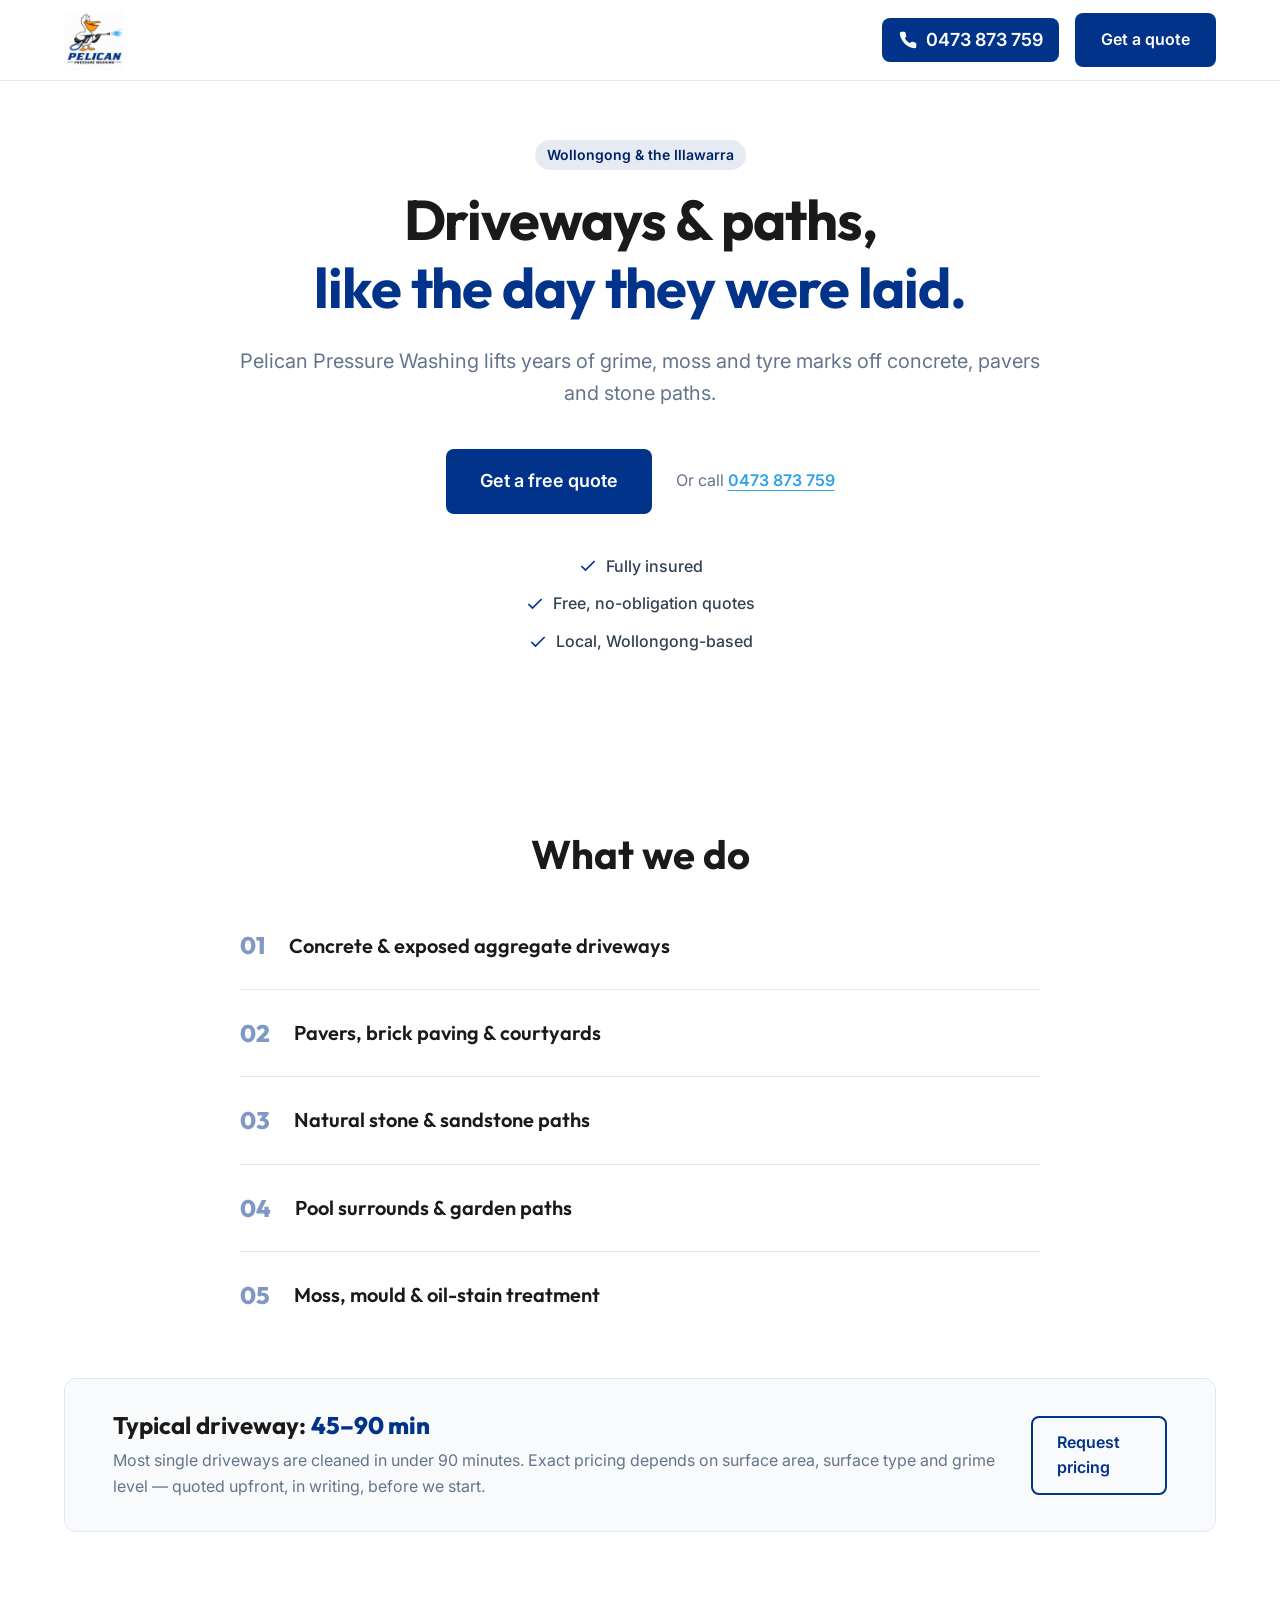
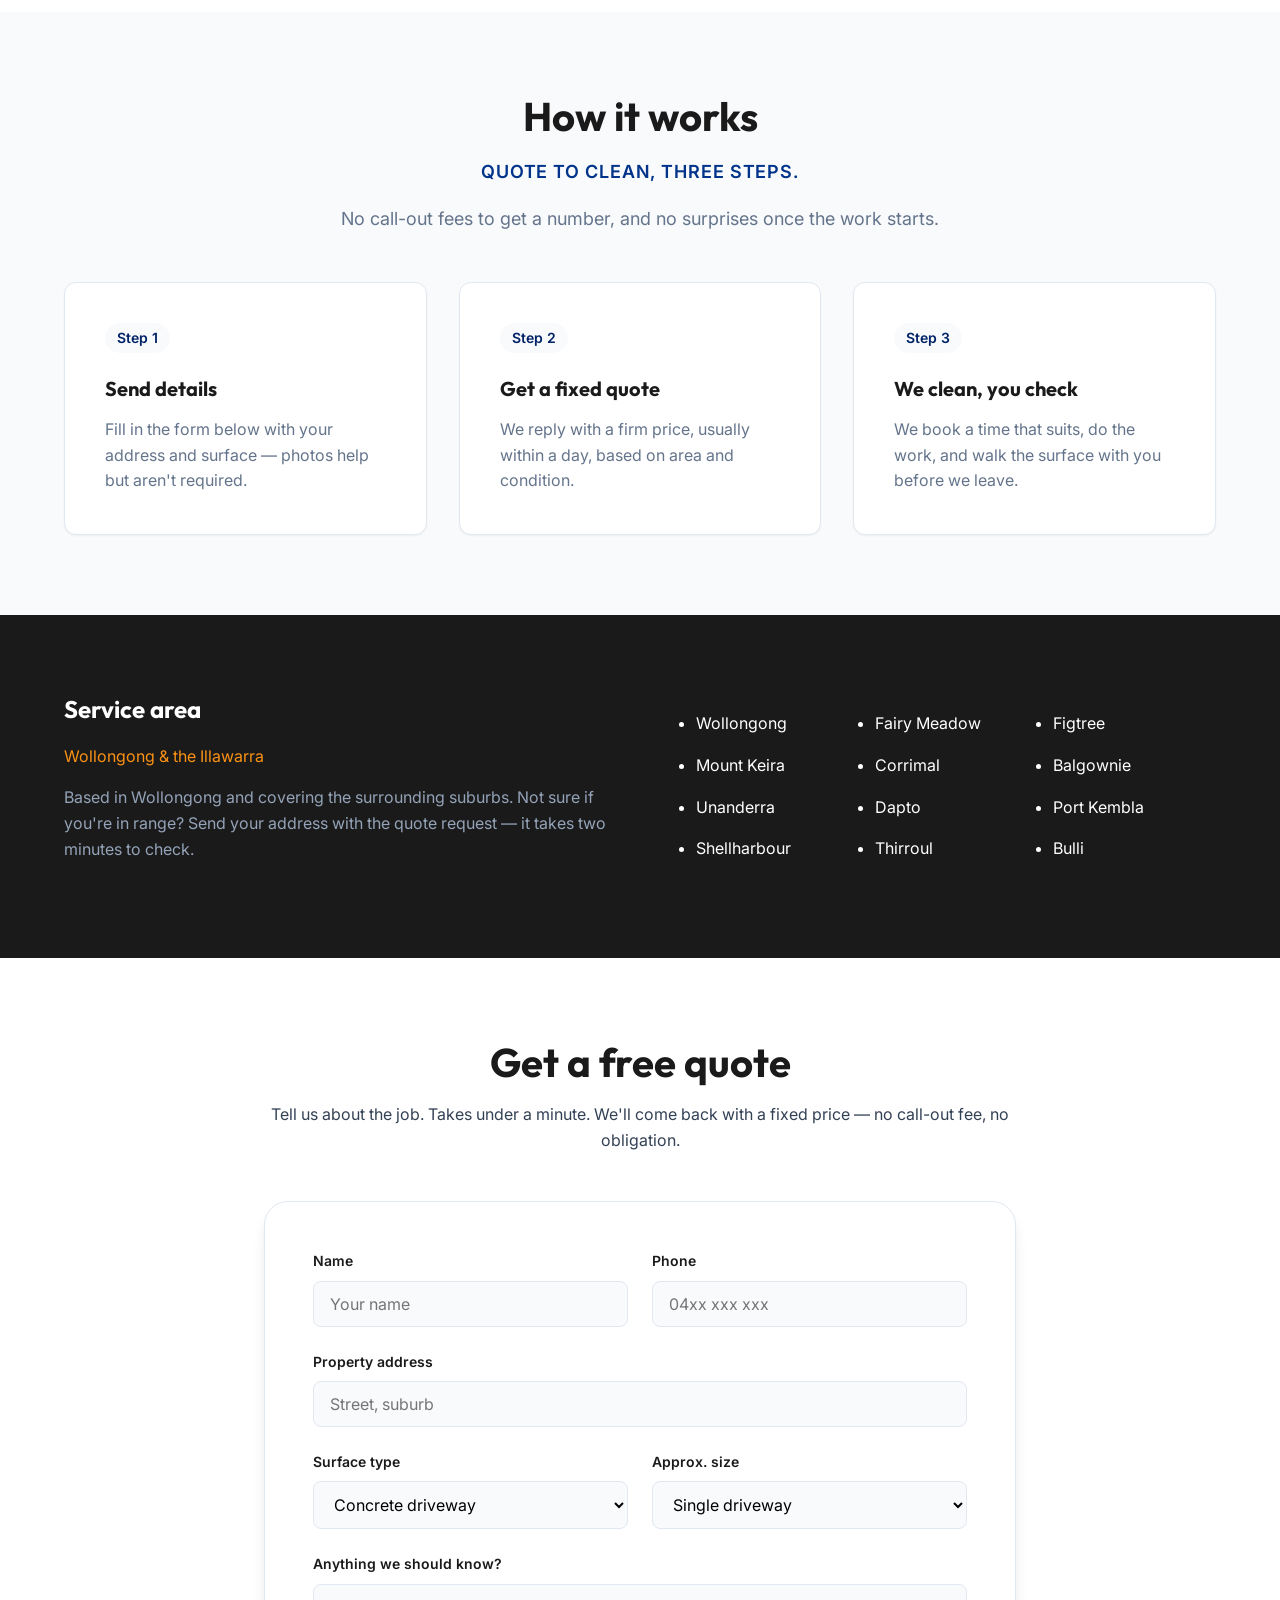
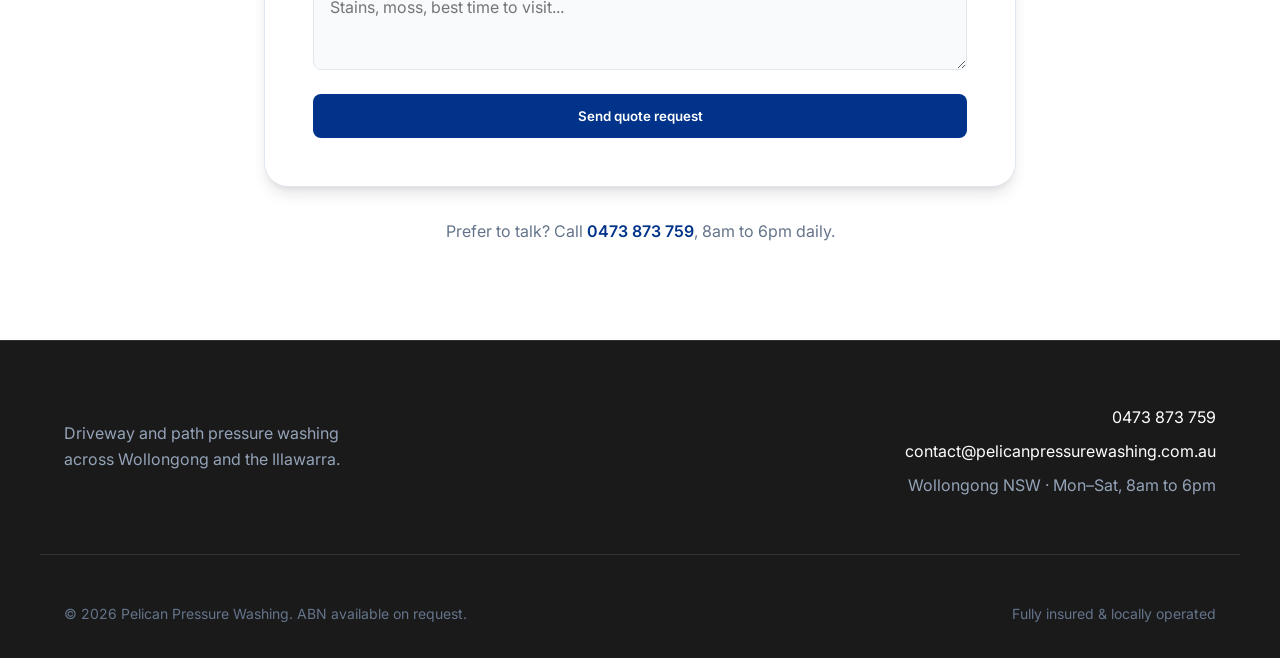
==== index.html @ e358ea98 "Update contact details and operating hours" ====
<!DOCTYPE html>
<html lang="en">
<head>
    <meta charset="UTF-8">
    <meta name="viewport" content="width=device-width, initial-scale=1.0">
    <title>Pelican Pressure Washing | Wollongong & Illawarra</title>
    <meta name="description" content="Driveway and path pressure washing across Wollongong and the Illawarra. Hot and cold pressure washing for concrete, pavers, brick and natural stone.">
    <link rel="preconnect" href="https://fonts.googleapis.com">
    <link rel="preconnect" href="https://fonts.gstatic.com" crossorigin>
    <link href="https://fonts.googleapis.com/css2?family=Outfit:wght@300;400;600;800&family=Inter:wght@400;500;600&display=swap" rel="stylesheet">
    <link rel="stylesheet" href="style.css">
</head>
<body>
    <header class="site-header">
        <div class="container header-inner">
            <div class="logo">
                <img src="assets/logo.jpg" alt="Pelican Pressure Washing Logo" class="logo-img">
            </div>
            <div class="header-actions">
                <a href="tel:0473873759" class="header-phone">
                    <svg width="20" height="20" viewBox="0 0 24 24" fill="currentColor" stroke="none" class="phone-icon"><path d="M22 16.92v3a2 2 0 0 1-2.18 2 19.79 19.79 0 0 1-8.63-3.07 19.5 19.5 0 0 1-6-6 19.79 19.79 0 0 1-3.07-8.67A2 2 0 0 1 4.11 2h3a2 2 0 0 1 2 1.72 12.84 12.84 0 0 0 .7 2.81 2 2 0 0 1-.45 2.11L8.09 9.91a16 16 0 0 0 6 6l1.27-1.27a2 2 0 0 1 2.11-.45 12.84 12.84 0 0 0 2.81.7A2 2 0 0 1 22 16.92z"></path></svg>
                    0473 873 759
                </a>
                <a href="#quote" class="btn btn-primary desktop-only">Get a quote</a>
            </div>
        </div>
    </header>

    <main>
        <!-- Hero Section -->
        <section class="hero" id="home">
            <div class="container hero-content">
                <div class="hero-text">
                    <span class="badge">Wollongong & the Illawarra</span>
                    <h1>Driveways & paths, <br><span class="highlight">like the day they were laid.</span></h1>
                    <p class="lead">Pelican Pressure Washing lifts years of grime, moss and tyre marks off concrete, pavers and stone paths.</p>
                    <div class="hero-actions">
                        <a href="#quote" class="btn btn-primary btn-large">Get a free quote</a>
                        <span class="or-call">Or call <a href="tel:0473873759" class="phone-link">0473 873 759</a></span>
                    </div>
                    <ul class="trust-marks">
                        <li><svg width="20" height="20" viewBox="0 0 24 24" fill="none" stroke="currentColor" stroke-width="2"><polyline points="20 6 9 17 4 12"></polyline></svg> Fully insured</li>
                        <li><svg width="20" height="20" viewBox="0 0 24 24" fill="none" stroke="currentColor" stroke-width="2"><polyline points="20 6 9 17 4 12"></polyline></svg> Free, no-obligation quotes</li>
                        <li><svg width="20" height="20" viewBox="0 0 24 24" fill="none" stroke="currentColor" stroke-width="2"><polyline points="20 6 9 17 4 12"></polyline></svg> Local, Wollongong-based</li>
                    </ul>
                </div>
            </div>
        </section>

        <!-- Services Section -->
        <section class="services" id="services">
            <div class="container">
                <div class="section-header">
                    <h2>What we do</h2>
                </div>

                <div class="services-grid">
                    <ul class="service-list">
                        <li>
                            <span class="num">01</span>
                            <h4>Concrete & exposed aggregate driveways</h4>
                        </li>
                        <li>
                            <span class="num">02</span>
                            <h4>Pavers, brick paving & courtyards</h4>
                        </li>
                        <li>
                            <span class="num">03</span>
                            <h4>Natural stone & sandstone paths</h4>
                        </li>
                        <li>
                            <span class="num">04</span>
                            <h4>Pool surrounds & garden paths</h4>
                        </li>
                        <li>
                            <span class="num">05</span>
                            <h4>Moss, mould & oil-stain treatment</h4>
                        </li>
                    </ul>
                </div>
                
                <div class="pricing-banner">
                    <div class="banner-content">
                        <h3>Typical driveway: <span class="highlight-text">45–90 min</span></h3>
                        <p>Most single driveways are cleaned in under 90 minutes. Exact pricing depends on surface area, surface type and grime level — quoted upfront, in writing, before we start.</p>
                    </div>
                    <a href="#quote" class="btn btn-secondary">Request pricing</a>
                </div>
            </div>
        </section>

        <!-- Process Section -->
        <section class="process" id="process">
            <div class="container">
                <div class="section-header center">
                    <h2>How it works</h2>
                    <p class="subtitle">Quote to clean, three steps.</p>
                    <p class="desc">No call-out fees to get a number, and no surprises once the work starts.</p>
                </div>

                <div class="steps-grid">
                    <div class="step-card">
                        <div class="step-num">Step 1</div>
                        <h3>Send details</h3>
                        <p>Fill in the form below with your address and surface — photos help but aren't required.</p>
                    </div>
                    <div class="step-card">
                        <div class="step-num">Step 2</div>
                        <h3>Get a fixed quote</h3>
                        <p>We reply with a firm price, usually within a day, based on area and condition.</p>
                    </div>
                    <div class="step-card">
                        <div class="step-num">Step 3</div>
                        <h3>We clean, you check</h3>
                        <p>We book a time that suits, do the work, and walk the surface with you before we leave.</p>
                    </div>
                </div>
            </div>
        </section>

        <!-- Service Area -->
        <section class="service-area" id="area">
            <div class="container area-inner">
                <div class="area-content">
                    <h2>Service area</h2>
                    <p class="subtitle">Wollongong & the Illawarra</p>
                    <p class="desc">Based in Wollongong and covering the surrounding suburbs. Not sure if you're in range? Send your address with the quote request — it takes two minutes to check.</p>
                </div>
                <ul class="suburbs-list">
                    <li>Wollongong</li>
                    <li>Fairy Meadow</li>
                    <li>Figtree</li>
                    <li>Mount Keira</li>
                    <li>Corrimal</li>
                    <li>Balgownie</li>
                    <li>Unanderra</li>
                    <li>Dapto</li>
                    <li>Port Kembla</li>
                    <li>Shellharbour</li>
                    <li>Thirroul</li>
                    <li>Bulli</li>
                </ul>
            </div>
        </section>

        <!-- Quote Form Section -->
        <section class="quote-section" id="quote">
            <div class="container quote-container">
                <div class="quote-header">
                    <h2>Get a free quote</h2>
                    <p class="desc">Tell us about the job. Takes under a minute. We'll come back with a fixed price — no call-out fee, no obligation.</p>
                </div>
                
                <form class="quote-form" id="contactForm">
                    <div class="form-group">
                        <label for="name">Name</label>
                        <input type="text" id="name" name="name" placeholder="Your name" required>
                    </div>
                    <div class="form-group">
                        <label for="phone">Phone</label>
                        <input type="tel" id="phone" name="phone" placeholder="04xx xxx xxx" required>
                    </div>
                    <div class="form-group full-width">
                        <label for="address">Property address</label>
                        <input type="text" id="address" name="address" placeholder="Street, suburb" required>
                    </div>
                    <div class="form-row full-width">
                        <div class="form-group half">
                            <label for="surface">Surface type</label>
                            <select id="surface" name="surface">
                                <option value="concrete">Concrete driveway</option>
                                <option value="pavers">Pavers / Brick</option>
                                <option value="stone">Natural Stone</option>
                                <option value="exposed">Exposed Aggregate</option>
                                <option value="other">Other / Not sure</option>
                            </select>
                        </div>
                        <div class="form-group half">
                            <label for="size">Approx. size</label>
                            <select id="size" name="size">
                                <option value="single">Single driveway</option>
                                <option value="double">Double driveway</option>
                                <option value="path">Path/Walkway</option>
                                <option value="large">Large area (Courtyard/Pool)</option>
                            </select>
                        </div>
                    </div>
                    <div class="form-group full-width">
                        <label for="notes">Anything we should know?</label>
                        <textarea id="notes" name="notes" placeholder="Stains, moss, best time to visit..." rows="3"></textarea>
                    </div>
                    <div class="form-submit full-width">
                        <button type="submit" class="btn btn-primary btn-block">Send quote request</button>
                    </div>
                </form>
                
                <div class="contact-alternative">
                    <p>Prefer to talk? Call <a href="tel:0473873759">0473 873 759</a>, 8am to 6pm daily.</p>
                </div>
            </div>
        </section>
    </main>

    <footer class="site-footer">
        <div class="container footer-inner">
            <div class="footer-brand">
                <p>Driveway and path pressure washing across Wollongong and the Illawarra.</p>
            </div>
            <div class="footer-contact">
                <p><a href="tel:0473873759">0473 873 759</a></p>
                <p><a href="mailto:contact@pelicanpressurewashing.com.au">contact@pelicanpressurewashing.com.au</a></p>
                <p>Wollongong NSW · Mon–Sat, 8am to 6pm</p>
            </div>
        </div>
        <div class="container footer-bottom">
            <p>&copy; 2026 Pelican Pressure Washing. ABN available on request.</p>
            <p>Fully insured & locally operated</p>
        </div>
    </footer>

    <script src="main.js"></script>
</body>
</html>
---- style.css ----
:root {
    /* Color Palette matching Pelican Logo */
    --clr-bg: #f8fafc;
    --clr-bg-alt: #ffffff;
    --clr-primary: #01338a; /* Deep Navy Blue from "PELICAN" */
    --clr-primary-dark: #002266;
    --clr-secondary: #1a1a1a; /* Dark Grey/Black from text */
    --clr-accent: #fb9214; /* Orange from beak/feet */
    --clr-highlight: #2fa1e7; /* Bright blue from water/hose */
    
    --clr-text: #334155;
    --clr-text-heading: #1a1a1a;
    --clr-text-light: #64748b;
    --clr-white: #ffffff;
    --clr-border: #e2e8f0;
    
    /* Typography */
    --font-heading: 'Outfit', sans-serif;
    --font-body: 'Inter', sans-serif;
    
    /* Effects */
    --shadow-sm: 0 1px 2px 0 rgb(0 0 0 / 0.05);
    --shadow-md: 0 4px 6px -1px rgb(0 0 0 / 0.1), 0 2px 4px -2px rgb(0 0 0 / 0.1);
    --shadow-lg: 0 10px 15px -3px rgb(0 0 0 / 0.1), 0 4px 6px -4px rgb(0 0 0 / 0.1);
    --shadow-xl: 0 20px 25px -5px rgb(0 0 0 / 0.1), 0 8px 10px -6px rgb(0 0 0 / 0.1);
    --radius-md: 8px;
    --radius-lg: 12px;
    --radius-xl: 24px;
    
    /* Layout */
    --container-width: 1200px;
    --section-padding: 5rem 1.5rem;
}

*, *::before, *::after {
    box-sizing: border-box;
}

html {
    scroll-behavior: smooth;
    font-size: 16px;
}

body {
    margin: 0;
    padding: 0;
    font-family: var(--font-body);
    color: var(--clr-text);
    background-color: var(--clr-bg);
    line-height: 1.6;
    overflow-x: hidden;
}

h1, h2, h3, h4, h5, h6 {
    font-family: var(--font-heading);
    color: var(--clr-text-heading);
    margin-top: 0;
    line-height: 1.2;
}

a {
    color: var(--clr-primary);
    text-decoration: none;
    transition: color 0.2s ease;
}

a:hover {
    color: var(--clr-primary-dark);
}

.container {
    max-width: var(--container-width);
    margin: 0 auto;
    padding: 0 1.5rem;
}

/* Utilities */
.highlight {
    color: var(--clr-primary);
}

.highlight-text {
    color: var(--clr-primary);
    font-weight: 800;
}

/* Buttons */
.btn {
    display: inline-flex;
    align-items: center;
    justify-content: center;
    padding: 0.75rem 1.5rem;
    border-radius: var(--radius-md);
    font-weight: 600;
    font-family: var(--font-body);
    cursor: pointer;
    transition: all 0.2s ease;
    border: 2px solid transparent;
}

.btn-primary {
    background-color: var(--clr-primary);
    color: var(--clr-white);
}

.btn-primary:hover {
    background-color: var(--clr-primary-dark);
    color: var(--clr-white);
    transform: translateY(-2px);
    box-shadow: var(--shadow-md);
}

.btn-secondary {
    background-color: transparent;
    border-color: var(--clr-primary);
    color: var(--clr-primary);
}

.btn-secondary:hover {
    background-color: var(--clr-primary);
    color: var(--clr-white);
}

.btn-large {
    padding: 1rem 2rem;
    font-size: 1.125rem;
}

.btn-block {
    width: 100%;
}

/* Header */
.site-header {
    background-color: rgba(255, 255, 255, 0.9);
    backdrop-filter: blur(10px);
    -webkit-backdrop-filter: blur(10px);
    position: fixed;
    top: 0;
    left: 0;
    width: 100%;
    z-index: 100;
    border-bottom: 1px solid var(--clr-border);
    transition: all 0.3s ease;
}

.header-inner {
    display: flex;
    justify-content: space-between;
    align-items: center;
    height: 80px;
}

.logo {
    display: flex;
    align-items: center;
}

.logo-img {
    height: 60px; /* Adjust height to fit within header */
    width: auto;
    object-fit: contain;
}

.header-actions {
    display: flex;
    align-items: center;
    gap: 1rem;
}

.header-phone {
    display: flex;
    align-items: center;
    gap: 0.5rem;
    background-color: var(--clr-primary);
    color: var(--clr-white);
    padding: 0.5rem 1rem;
    border-radius: var(--radius-md);
    font-weight: 600;
    font-size: 1.125rem;
    transition: background-color 0.2s ease;
}

.header-phone:hover {
    background-color: var(--clr-primary-dark);
    color: var(--clr-white);
}

.phone-icon {
    flex-shrink: 0;
}

/* Hero Section */
.hero {
    padding-top: 140px;
    padding-bottom: 6rem;
    background-color: var(--clr-bg-alt); /* Solid white background */
    position: relative;
    overflow: hidden;
}

.hero-content {
    display: grid;
    grid-template-columns: 1fr;
    gap: 4rem;
    align-items: center;
    position: relative;
    z-index: 1;
    text-align: center;
}

.hero-text .badge {
    display: inline-block;
    padding: 0.25rem 0.75rem;
    background-color: rgba(1, 51, 138, 0.1);
    color: var(--clr-primary-dark);
    border-radius: 999px;
    font-size: 0.875rem;
    font-weight: 600;
    margin-bottom: 1rem;
}

.hero-text h1 {
    font-size: 3.5rem;
    margin-bottom: 1.5rem;
    letter-spacing: -0.02em;
}

.hero-text .lead {
    font-size: 1.25rem;
    color: var(--clr-text-light);
    margin: 0 auto 2.5rem;
    max-width: 800px;
}

.hero-actions {
    display: flex;
    align-items: center;
    justify-content: center;
    gap: 1.5rem;
    margin-bottom: 2.5rem;
}

.or-call {
    color: var(--clr-text-light);
}

.phone-link {
    font-weight: 600;
    color: var(--clr-highlight);
    text-decoration: underline;
    text-underline-offset: 4px;
}

.trust-marks {
    list-style: none;
    padding: 0;
    margin: 0;
    display: flex;
    flex-direction: column;
    align-items: center;
    gap: 0.75rem;
}

.trust-marks li {
    display: flex;
    align-items: center;
    gap: 0.5rem;
    font-weight: 500;
}

.trust-marks svg {
    color: var(--clr-primary);
}

/* Slider */
.hero-slider-container {
    background: var(--clr-white);
    padding: 1.5rem;
    border-radius: var(--radius-xl);
    box-shadow: var(--shadow-xl);
    transform: perspective(1000px) rotateY(-5deg) rotateX(5deg);
    transition: transform 0.5s ease;
}

.hero-slider-container:hover {
    transform: perspective(1000px) rotateY(0deg) rotateX(0deg);
}

.slider-caption {
    font-size: 0.875rem;
    color: var(--clr-text-light);
    margin-bottom: 1rem;
    margin-top: 0;
}

.image-comparison {
    position: relative;
    width: 100%;
    aspect-ratio: 4/3;
    overflow: hidden;
    border-radius: var(--radius-lg);
    cursor: ew-resize;
}

.image-comparison img {
    width: 100%;
    height: 100%;
    object-fit: cover;
    display: block;
    user-select: none;
    -webkit-user-drag: none;
}

.image-after {
    position: absolute;
    top: 0;
    left: 0;
    width: 100%;
    height: 100%;
}

.image-before-wrapper {
    position: absolute;
    top: 0;
    left: 0;
    width: 50%;
    height: 100%;
    overflow: hidden;
    border-right: 3px solid var(--clr-white);
}

.image-before {
    width: calc(100% * (100 / 50)); /* dynamically updated by JS, but this is a fallback for 50% */
    max-width: none;
}

.slider-handle {
    position: absolute;
    top: 50%;
    left: 50%;
    transform: translate(-50%, -50%);
    width: 36px;
    height: 36px;
    background-color: var(--clr-white);
    border-radius: 50%;
    box-shadow: 0 0 10px rgba(0,0,0,0.3);
    display: flex;
    align-items: center;
    justify-content: center;
    z-index: 10;
    pointer-events: none;
}

.slider-arrow {
    border: solid var(--clr-primary);
    border-width: 0 2px 2px 0;
    display: inline-block;
    padding: 3px;
}

.slider-arrow.left {
    transform: rotate(135deg);
    margin-right: 2px;
}

.slider-arrow.right {
    transform: rotate(-45deg);
    margin-left: 2px;
}

/* Sections Base */
.section-header {
    margin: 0 auto 3rem;
    max-width: 800px;
    text-align: center;
}

.section-header.center {
    margin: 0 auto 3rem;
    text-align: center;
}

.section-header h2 {
    font-size: 2.5rem;
    margin-bottom: 0.5rem;
}

.section-header .subtitle {
    color: var(--clr-primary);
    font-weight: 600;
    font-size: 1.125rem;
    margin-bottom: 1rem;
    text-transform: uppercase;
    letter-spacing: 0.05em;
}

.section-header .desc {
    font-size: 1.125rem;
    color: var(--clr-text-light);
}

/* Services */
.services {
    padding: var(--section-padding);
    background-color: var(--clr-bg-alt);
}

.services-grid {
    display: grid;
    grid-template-columns: 1fr;
    gap: 3rem;
    align-items: center;
    max-width: 800px;
    margin: 0 auto;
}

.highlight-card {
    background: linear-gradient(135deg, var(--clr-secondary) 0%, #1e293b 100%);
    color: var(--clr-white);
    padding: 3rem;
    border-radius: var(--radius-xl);
    box-shadow: var(--shadow-xl);
}

.highlight-card h3 {
    color: var(--clr-white);
    font-size: 2rem;
    margin-bottom: 1.5rem;
}

.highlight-card p {
    font-size: 1.125rem;
    color: #cbd5e1;
}

.service-list {
    list-style: none;
    padding: 0;
    margin: 0;
    display: flex;
    flex-direction: column;
    gap: 1.5rem;
}

.service-list li {
    display: flex;
    align-items: center;
    gap: 1.5rem;
    padding-bottom: 1.5rem;
    border-bottom: 1px solid var(--clr-border);
}

.service-list li:last-child {
    border-bottom: none;
    padding-bottom: 0;
}

.service-list .num {
    font-family: var(--font-heading);
    font-size: 1.5rem;
    font-weight: 800;
    color: var(--clr-primary);
    opacity: 0.5;
}

.service-list h4 {
    margin: 0;
    font-size: 1.25rem;
    font-weight: 600;
}

.pricing-banner {
    margin-top: 4rem;
    background-color: var(--clr-bg);
    border: 1px solid var(--clr-border);
    border-radius: var(--radius-lg);
    padding: 2rem 3rem;
    display: flex;
    justify-content: space-between;
    align-items: center;
    gap: 2rem;
}

.pricing-banner h3 {
    margin-bottom: 0.5rem;
    font-size: 1.5rem;
}

.pricing-banner p {
    margin: 0;
    color: var(--clr-text-light);
}

/* Process */
.process {
    padding: var(--section-padding);
}

.steps-grid {
    display: grid;
    grid-template-columns: repeat(3, 1fr);
    gap: 2rem;
}

.step-card {
    background-color: var(--clr-white);
    padding: 2.5rem;
    border-radius: var(--radius-lg);
    box-shadow: var(--shadow-sm);
    transition: transform 0.3s ease, box-shadow 0.3s ease;
    border: 1px solid var(--clr-border);
    position: relative;
    overflow: hidden;
}

.step-card::before {
    content: '';
    position: absolute;
    top: 0;
    left: 0;
    width: 100%;
    height: 4px;
    background-color: var(--clr-primary);
    transform: scaleX(0);
    transform-origin: left;
    transition: transform 0.3s ease;
}

.step-card:hover {
    transform: translateY(-5px);
    box-shadow: var(--shadow-lg);
}

.step-card:hover::before {
    transform: scaleX(1);
}

.step-num {
    display: inline-block;
    padding: 0.25rem 0.75rem;
    background-color: var(--clr-bg);
    color: var(--clr-primary-dark);
    border-radius: 999px;
    font-size: 0.875rem;
    font-weight: 600;
    margin-bottom: 1.5rem;
}

.step-card h3 {
    font-size: 1.25rem;
    margin-bottom: 1rem;
}

.step-card p {
    color: var(--clr-text-light);
    margin: 0;
}

/* Service Area */
.service-area {
    padding: var(--section-padding);
    background-color: var(--clr-secondary);
    color: var(--clr-white);
}

.area-inner {
    display: grid;
    grid-template-columns: 1fr 1fr;
    gap: 4rem;
    align-items: center;
}

.service-area .subtitle {
    color: var(--clr-accent);
}

.service-area h2 {
    color: var(--clr-white);
}

.service-area .desc {
    color: #94a3b8;
}

.suburbs-list {
    display: grid;
    grid-template-columns: repeat(3, 1fr);
    gap: 1rem;
    padding-left: 1.5rem;
    margin: 0;
}

.suburbs-list li {
    font-size: 1rem;
    color: var(--clr-white);
}

/* Quote Form */
.quote-section {
    padding: var(--section-padding);
    background-color: var(--clr-bg-alt);
}

.quote-container {
    max-width: 800px;
    margin: 0 auto;
}

.quote-header {
    text-align: center;
    margin-bottom: 3rem;
}

.quote-header h2 {
    font-size: 2.5rem;
    margin-bottom: 1rem;
}

.quote-form {
    background-color: var(--clr-white);
    padding: 3rem;
    border-radius: var(--radius-xl);
    box-shadow: var(--shadow-lg);
    border: 1px solid var(--clr-border);
    display: grid;
    grid-template-columns: 1fr 1fr;
    gap: 1.5rem;
}

.form-group {
    display: flex;
    flex-direction: column;
    gap: 0.5rem;
}

.full-width {
    grid-column: 1 / -1;
}

.form-row {
    display: flex;
    gap: 1.5rem;
}

.half {
    flex: 1;
}

.form-group label {
    font-weight: 600;
    font-size: 0.875rem;
    color: var(--clr-text-heading);
}

.form-group input,
.form-group select,
.form-group textarea {
    padding: 0.75rem 1rem;
    border: 1px solid var(--clr-border);
    border-radius: var(--radius-md);
    font-family: var(--font-body);
    font-size: 1rem;
    background-color: var(--clr-bg);
    transition: border-color 0.2s ease, box-shadow 0.2s ease;
}

.form-group input:focus,
.form-group select:focus,
.form-group textarea:focus {
    outline: none;
    border-color: var(--clr-primary);
    box-shadow: 0 0 0 3px rgba(1, 51, 138, 0.1);
}

.contact-alternative {
    text-align: center;
    margin-top: 2rem;
    color: var(--clr-text-light);
}

.contact-alternative a {
    font-weight: 600;
}

/* Footer */
.site-footer {
    background-color: var(--clr-secondary);
    color: var(--clr-white);
    padding: 4rem 0 2rem;
    border-top: 1px solid rgba(255, 255, 255, 0.1);
}

.footer-inner {
    display: grid;
    grid-template-columns: 1fr auto;
    gap: 2rem;
    margin-bottom: 3rem;
    padding-bottom: 3rem;
    border-bottom: 1px solid rgba(255, 255, 255, 0.1);
}

.footer-brand p {
    color: #94a3b8;
    max-width: 300px;
}

.footer-contact {
    text-align: right;
}

.footer-contact a {
    color: var(--clr-white);
}

.footer-contact a:hover {
    color: var(--clr-accent);
}

.footer-contact p {
    margin: 0 0 0.5rem 0;
    color: #94a3b8;
}

.footer-bottom {
    display: flex;
    justify-content: space-between;
    align-items: center;
    color: #64748b;
    font-size: 0.875rem;
}

.footer-bottom p {
    margin: 0;
}

/* Responsive */
@media (max-width: 992px) {
    .hero-content {
        grid-template-columns: 1fr;
        text-align: center;
    }
    
    .hero-text .lead {
        margin: 0 auto 2.5rem;
    }
    
    .hero-actions {
        justify-content: center;
    }
    
    .trust-marks {
        align-items: center;
    }
    
    .hero-slider-container {
        transform: none;
    }
    
    .services-grid, .area-inner {
        grid-template-columns: 1fr;
    }
    
    .pricing-banner {
        flex-direction: column;
        text-align: center;
    }
    
    .steps-grid {
        grid-template-columns: 1fr;
    }
}

@media (max-width: 768px) {
    :root {
        --section-padding: 3.5rem 1rem;
    }
    
    .site-header .desktop-only {
        display: none;
    }
    
    .header-inner {
        height: 60px;
    }
    
    .logo-img {
        height: 45px;
    }
    
    .header-phone {
        padding: 0.4rem 0.75rem;
        font-size: 0.95rem;
    }
    
    .hero {
        padding-top: 100px;
        padding-bottom: 3.5rem;
    }
    
    .hero-text h1 {
        font-size: 2.25rem;
    }
    
    .hero-text .lead {
        font-size: 1.1rem;
        max-width: 100%;
    }
    
    .hero-actions {
        flex-direction: column;
        gap: 1.5rem;
        align-items: center;
    }
    
    .highlight-card {
        padding: 1.5rem;
    }
    
    .step-card {
        padding: 1.5rem;
    }
    
    .quote-form {
        grid-template-columns: 1fr;
        padding: 1.5rem 1rem;
        border-radius: var(--radius-lg);
    }
    
    .form-row {
        flex-direction: column;
    }
    
    .suburbs-list {
        grid-template-columns: repeat(2, 1fr);
    }
    
    .footer-inner, .footer-bottom {
        grid-template-columns: 1fr;
        text-align: left;
    }
    
    .footer-contact {
        text-align: left;
    }
}

@media (max-width: 480px) {
    .hero-actions {
        flex-direction: column;
        gap: 1rem;
    }
    
    .suburbs-list {
        grid-template-columns: 1fr;
    }
}
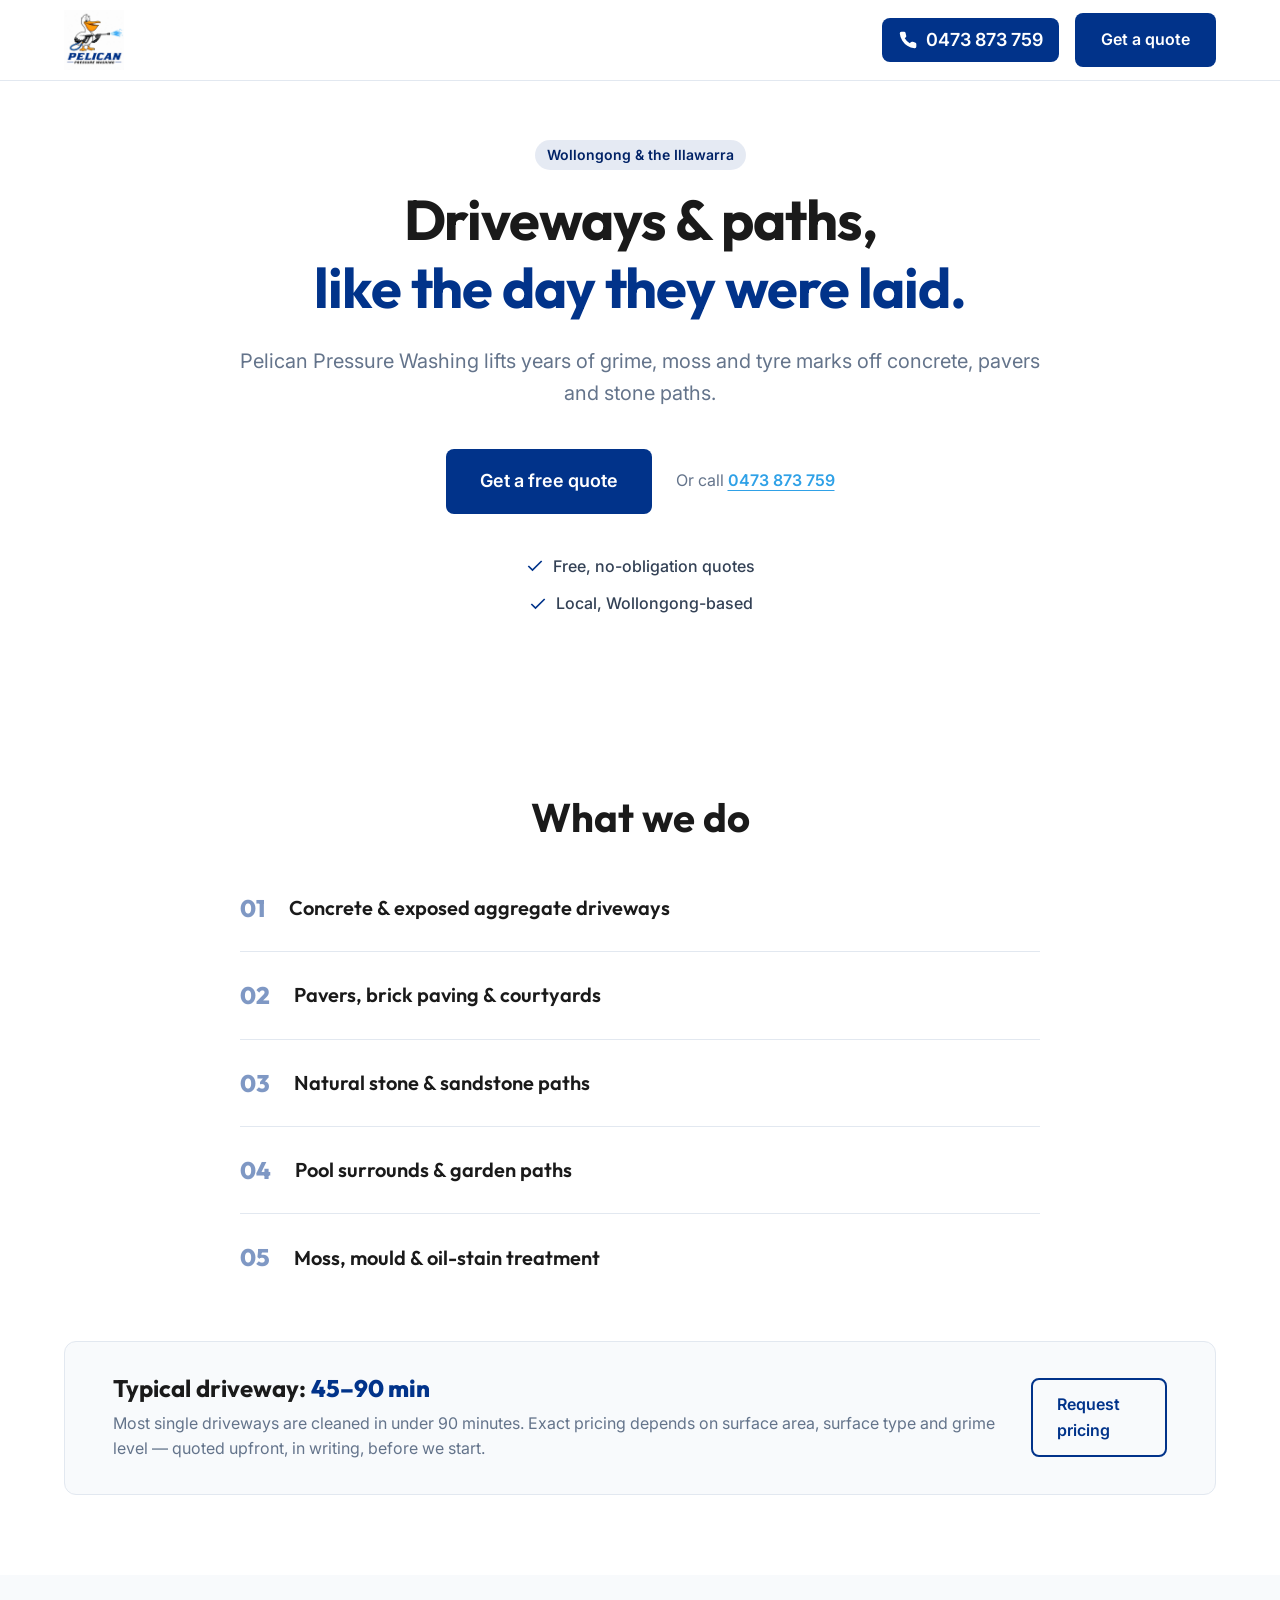
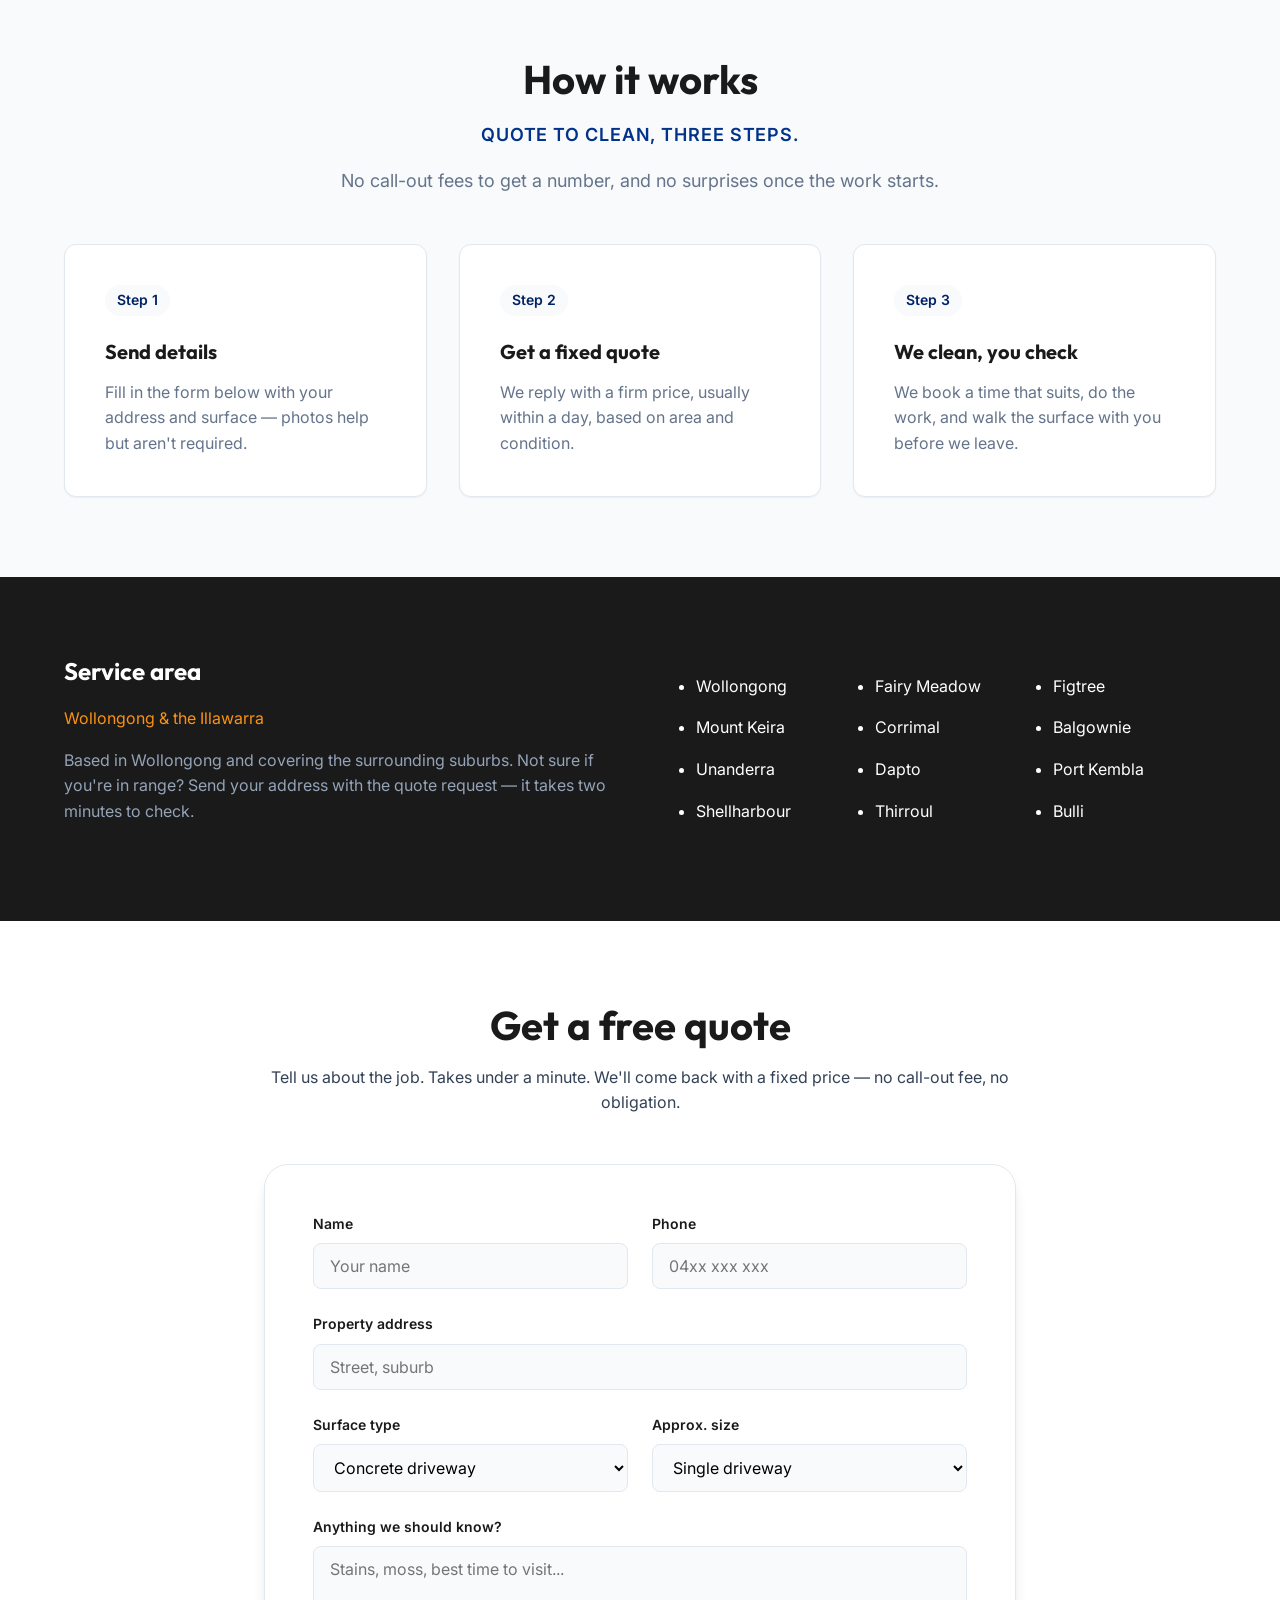
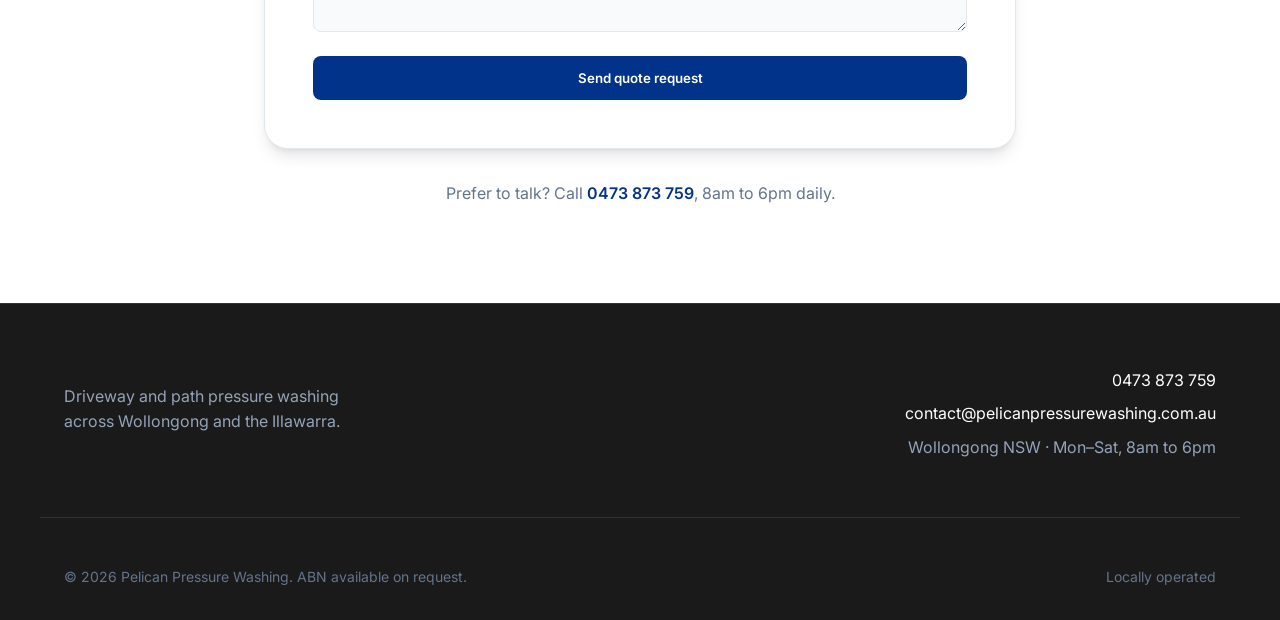
==== commit 7a6136e9: "Remove mentions of fully insured" ====
--- a/index.html
+++ b/index.html
@@ -39,7 +39,7 @@
                         <span class="or-call">Or call <a href="tel:0473873759" class="phone-link">0473 873 759</a></span>
                     </div>
                     <ul class="trust-marks">
-                        <li><svg width="20" height="20" viewBox="0 0 24 24" fill="none" stroke="currentColor" stroke-width="2"><polyline points="20 6 9 17 4 12"></polyline></svg> Fully insured</li>
+
                         <li><svg width="20" height="20" viewBox="0 0 24 24" fill="none" stroke="currentColor" stroke-width="2"><polyline points="20 6 9 17 4 12"></polyline></svg> Free, no-obligation quotes</li>
                         <li><svg width="20" height="20" viewBox="0 0 24 24" fill="none" stroke="currentColor" stroke-width="2"><polyline points="20 6 9 17 4 12"></polyline></svg> Local, Wollongong-based</li>
                     </ul>
@@ -214,7 +214,7 @@
         </div>
         <div class="container footer-bottom">
             <p>&copy; 2026 Pelican Pressure Washing. ABN available on request.</p>
-            <p>Fully insured & locally operated</p>
+            <p>Locally operated</p>
         </div>
     </footer>
 
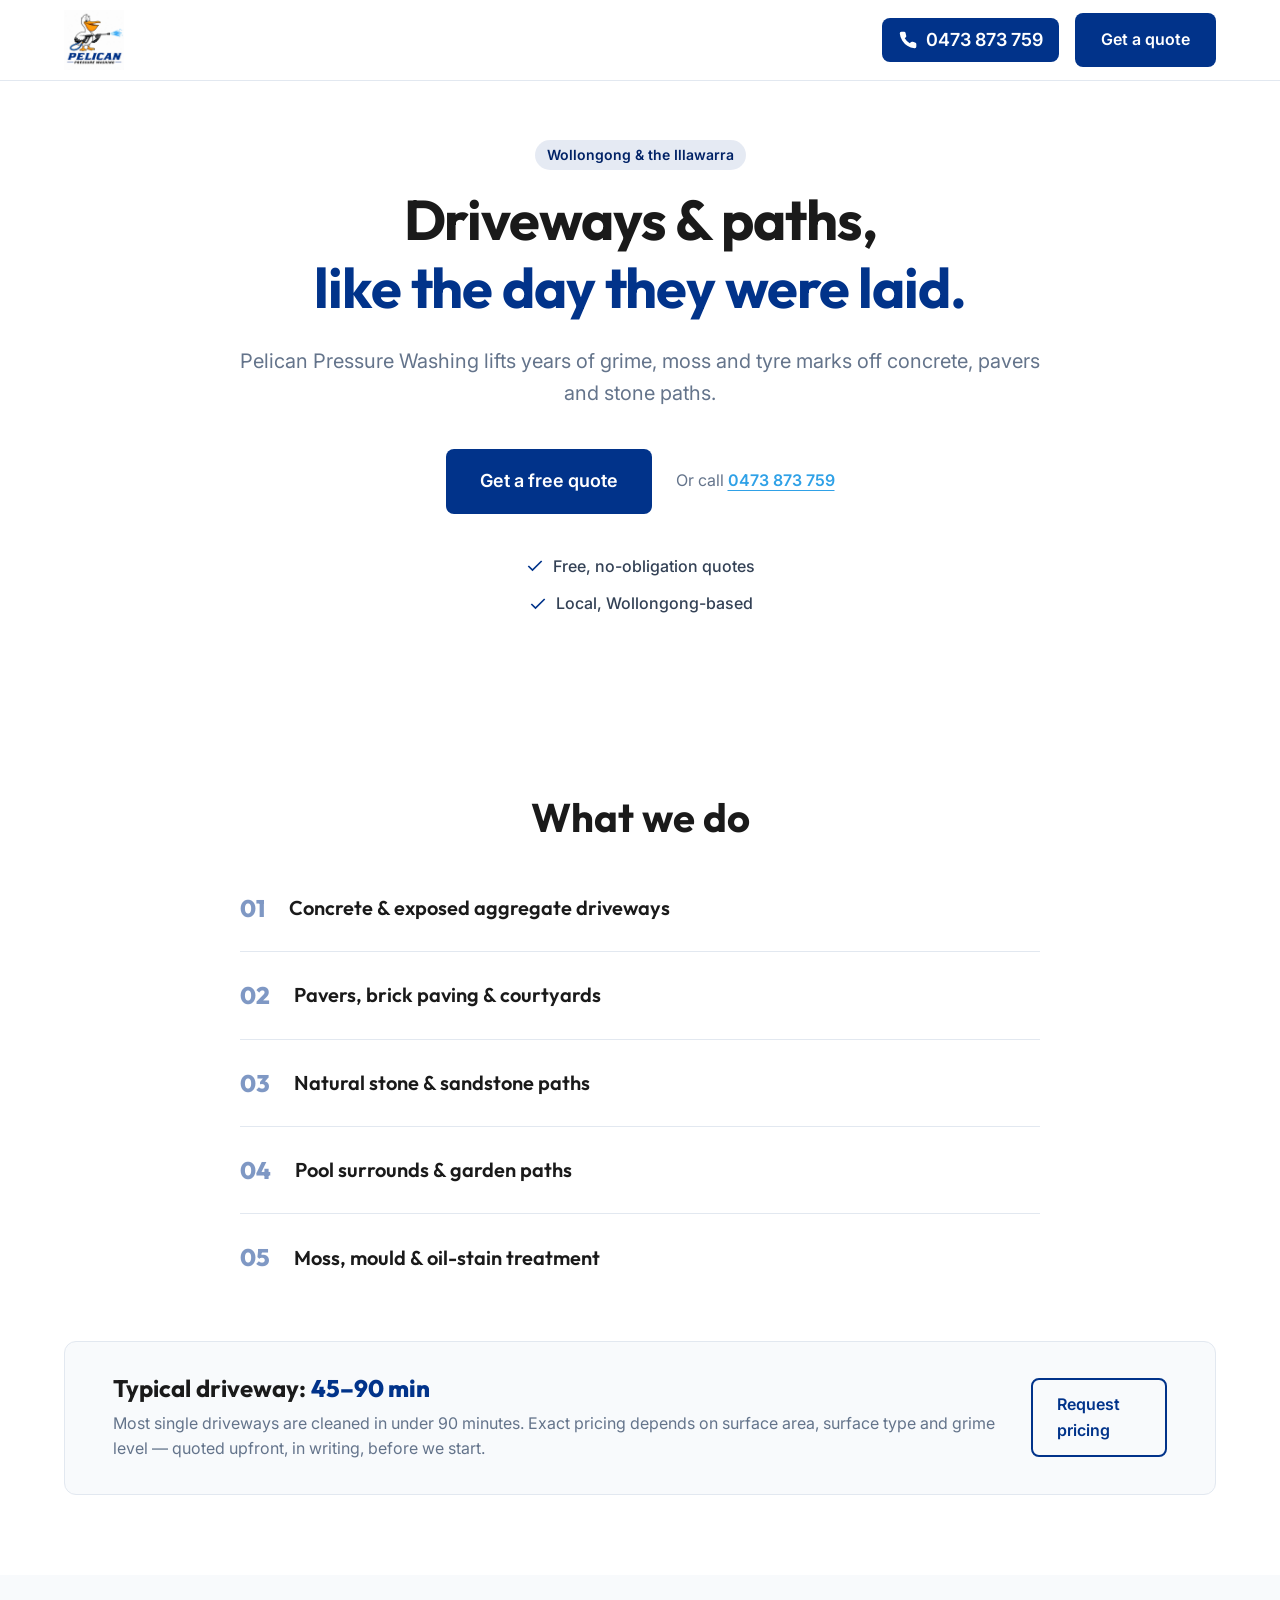
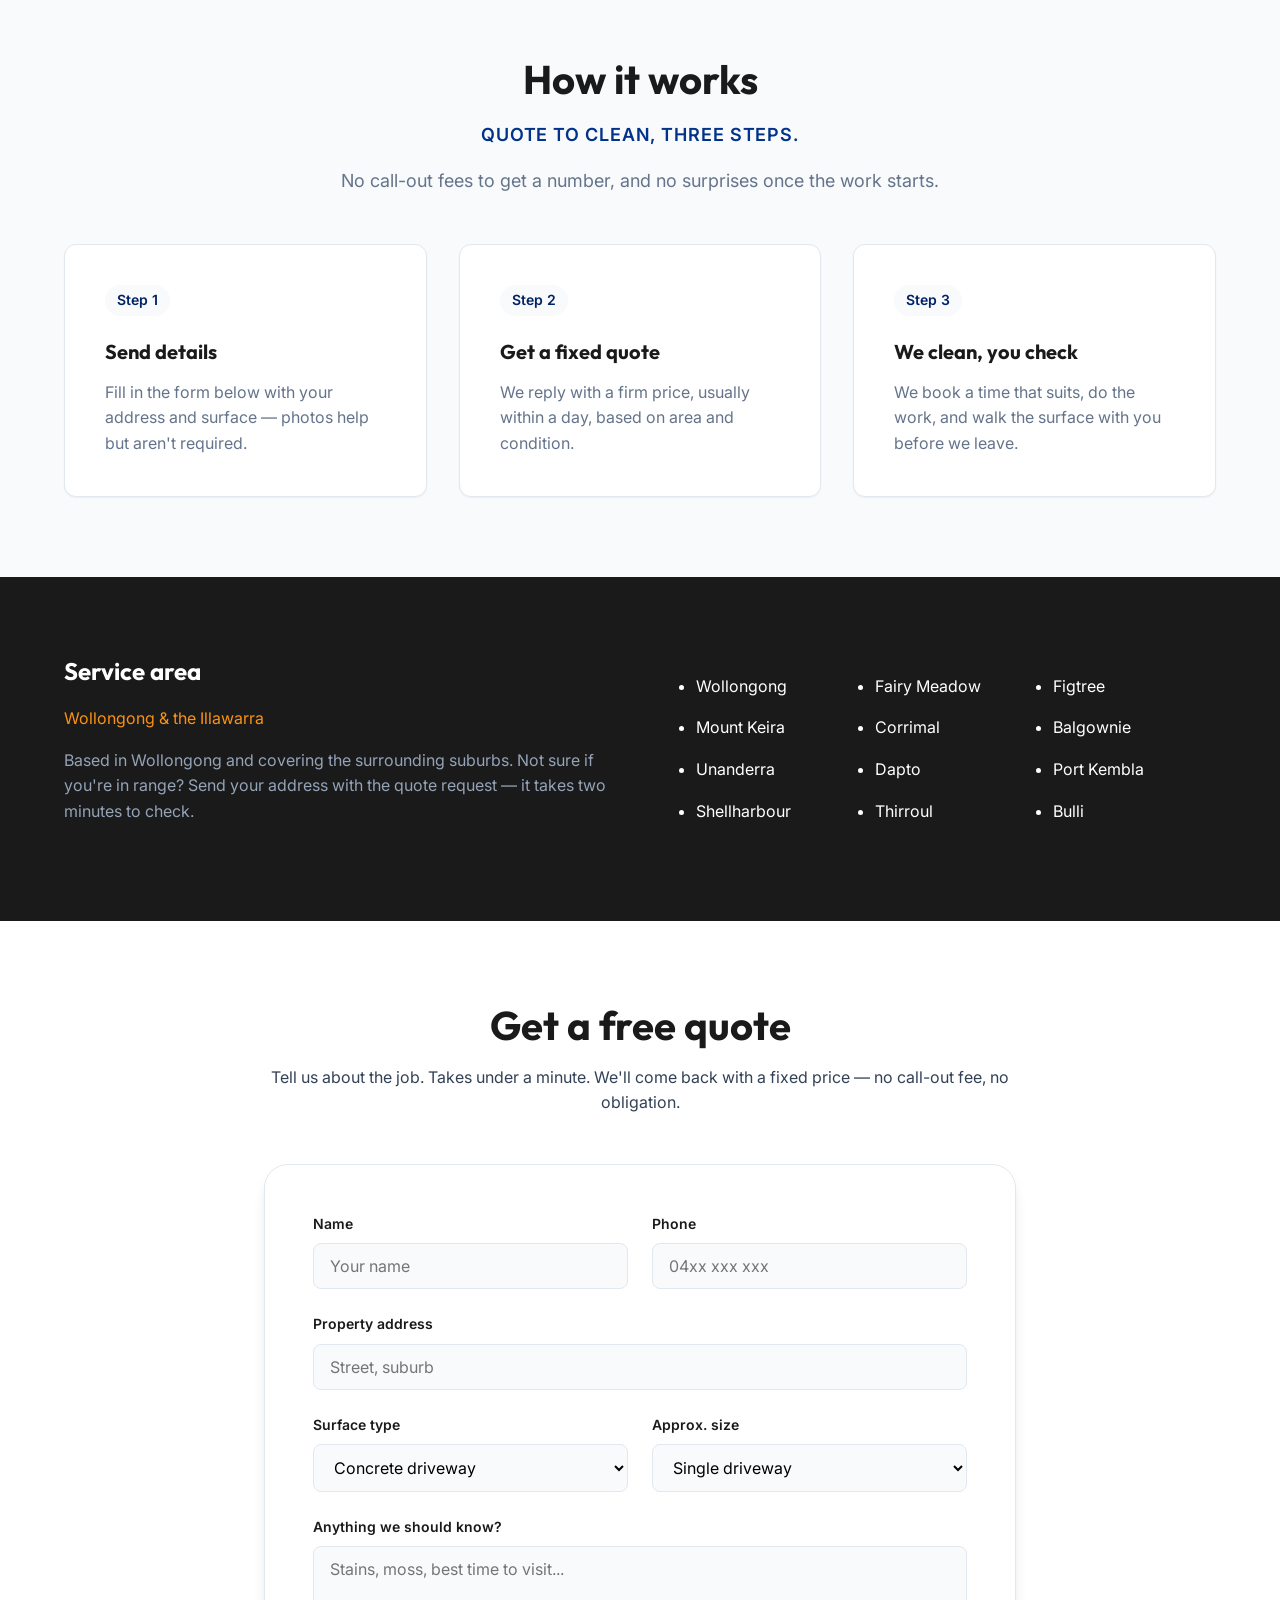
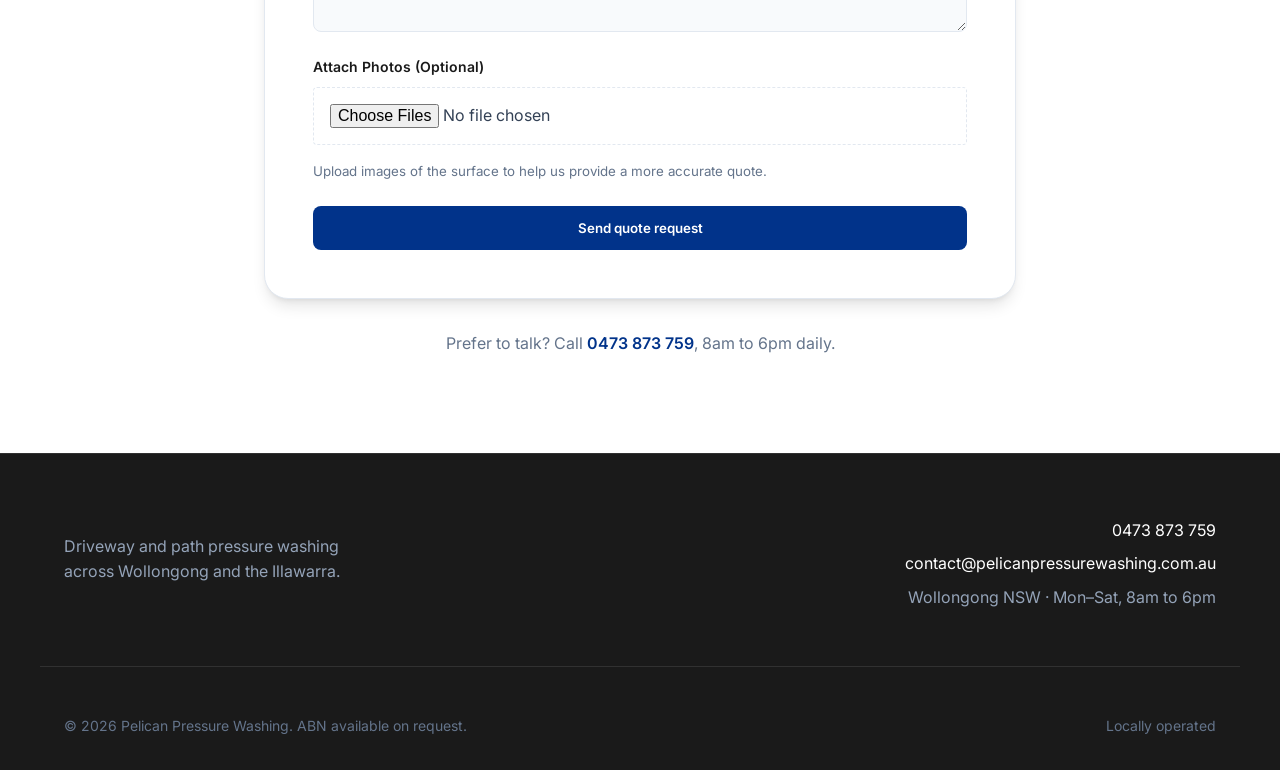
==== commit 20b47625: "Add photo upload field to contact form" ====
--- a/index.html
+++ b/index.html
@@ -151,7 +151,7 @@
                     <p class="desc">Tell us about the job. Takes under a minute. We'll come back with a fixed price — no call-out fee, no obligation.</p>
                 </div>
                 
-                <form class="quote-form" id="contactForm">
+                <form class="quote-form" id="contactForm" enctype="multipart/form-data">
                     <div class="form-group">
                         <label for="name">Name</label>
                         <input type="text" id="name" name="name" placeholder="Your name" required>
@@ -189,6 +189,11 @@
                         <label for="notes">Anything we should know?</label>
                         <textarea id="notes" name="notes" placeholder="Stains, moss, best time to visit..." rows="3"></textarea>
                     </div>
+                    <div class="form-group full-width">
+                        <label for="photos">Attach Photos (Optional)</label>
+                        <input type="file" id="photos" name="attachment" accept="image/*" multiple style="background: transparent; border: 1px dashed var(--clr-border); padding: 1rem; cursor: pointer; width: 100%; border-radius: 4px; font-family: inherit;">
+                        <small style="color: var(--clr-text-light); margin-top: 0.5rem; display: block;">Upload images of the surface to help us provide a more accurate quote.</small>
+                    </div>
                     <div class="form-submit full-width">
                         <button type="submit" class="btn btn-primary btn-block">Send quote request</button>
                     </div>
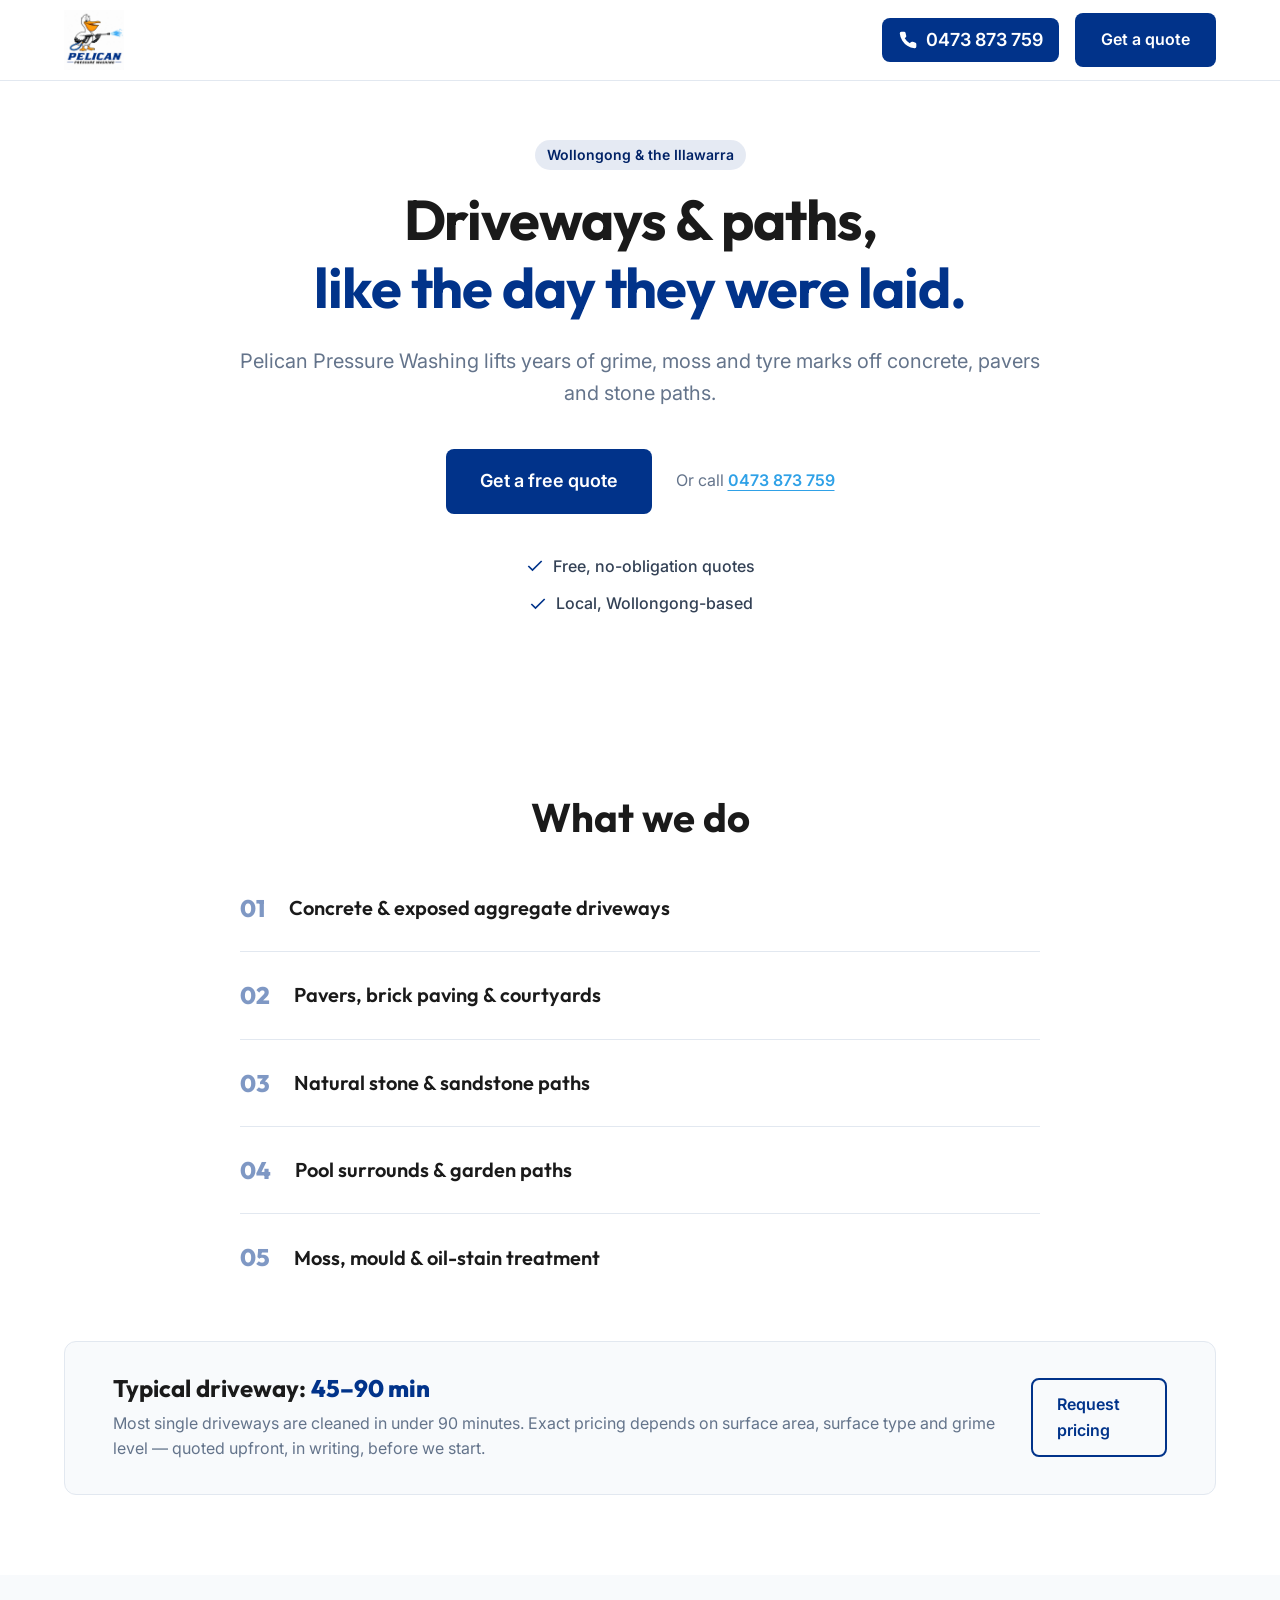
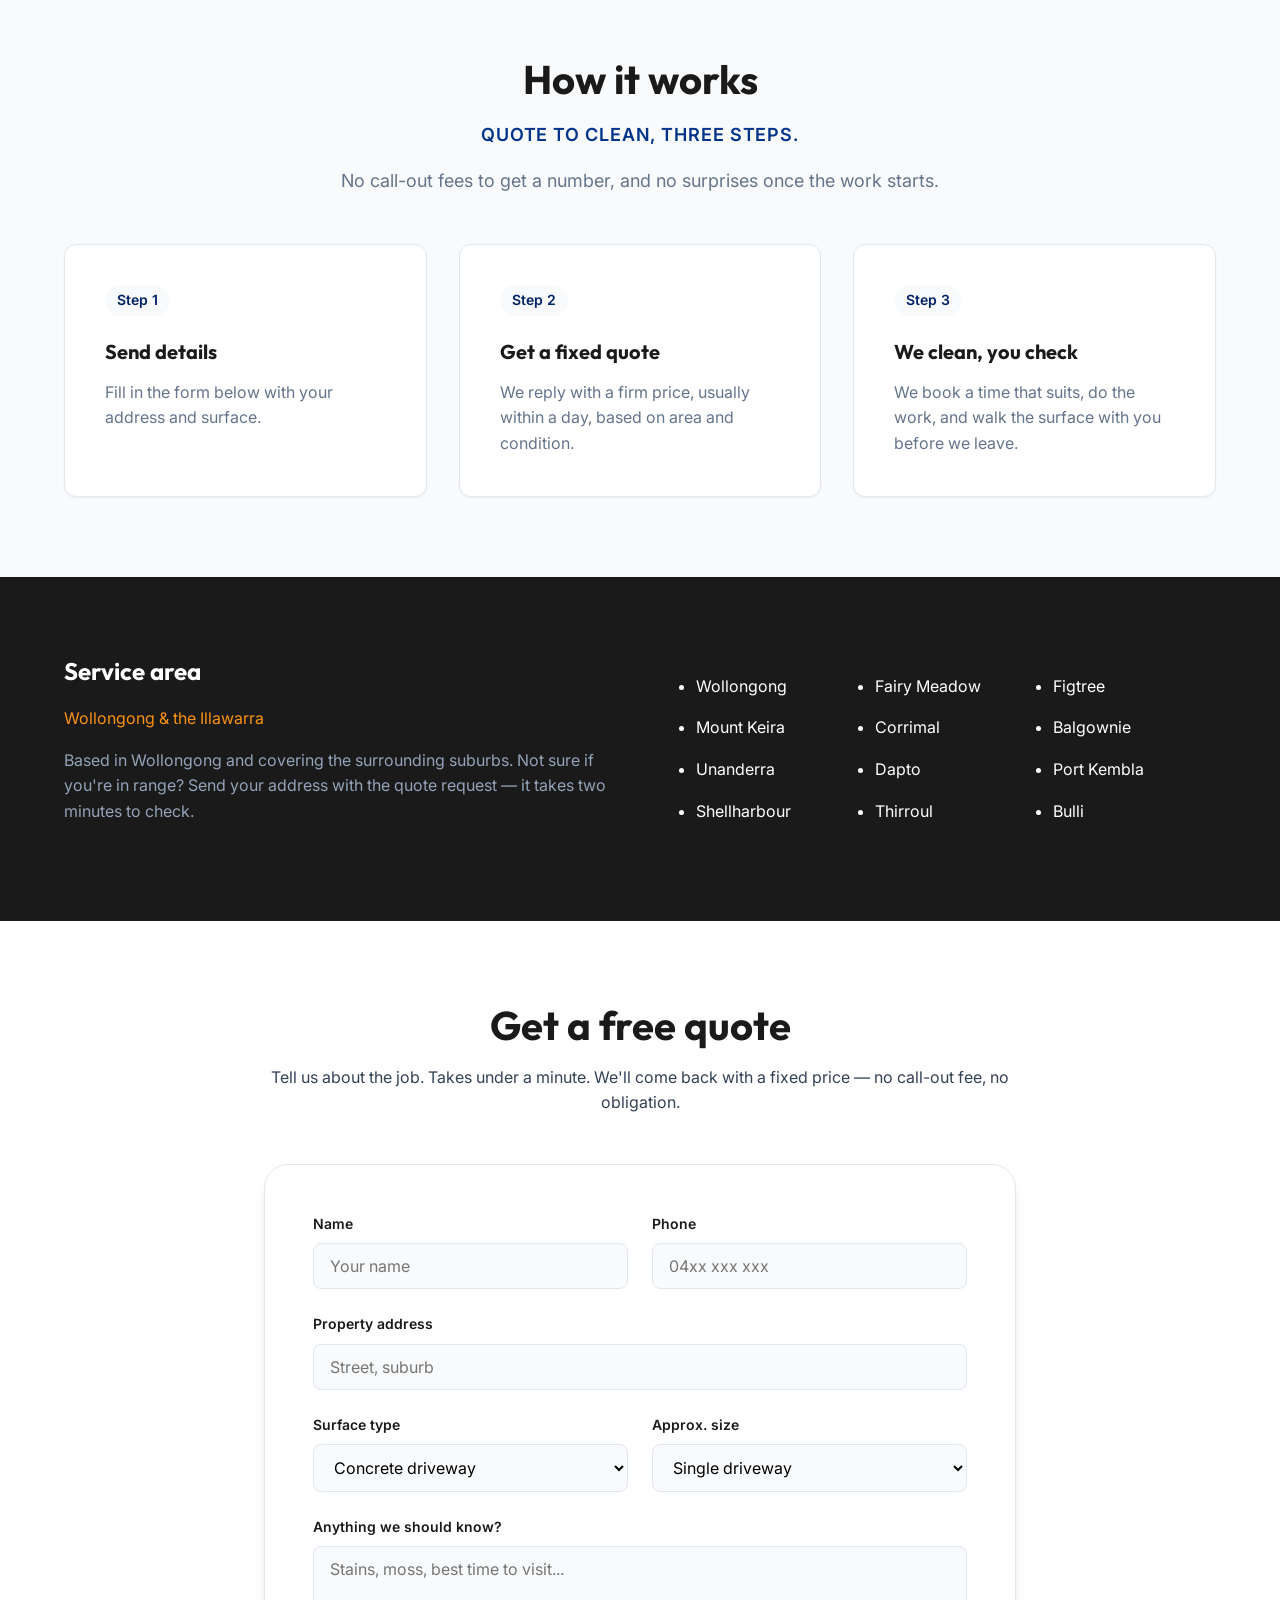
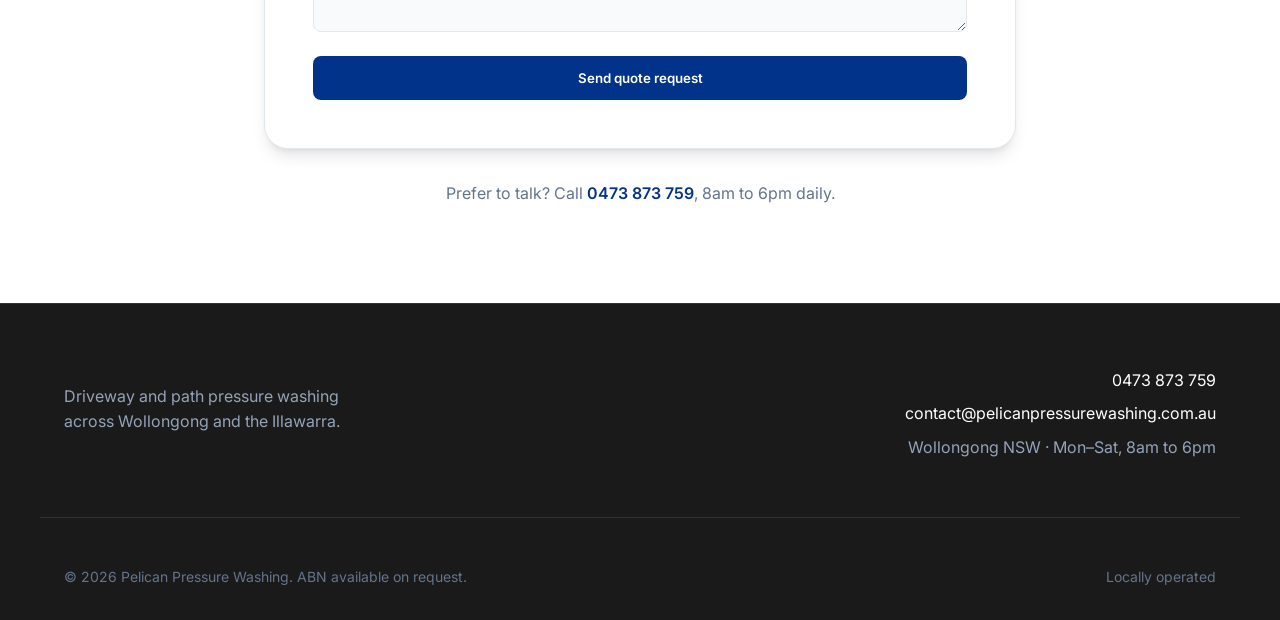
==== commit 54602c63: "Remove photo upload fields and copy" ====
--- a/index.html
+++ b/index.html
@@ -5,6 +5,7 @@
     <meta name="viewport" content="width=device-width, initial-scale=1.0">
     <title>Pelican Pressure Washing | Wollongong & Illawarra</title>
     <meta name="description" content="Driveway and path pressure washing across Wollongong and the Illawarra. Hot and cold pressure washing for concrete, pavers, brick and natural stone.">
+    <link rel="icon" href="assets/logo.jpg" type="image/jpeg">
     <link rel="preconnect" href="https://fonts.googleapis.com">
     <link rel="preconnect" href="https://fonts.gstatic.com" crossorigin>
     <link href="https://fonts.googleapis.com/css2?family=Outfit:wght@300;400;600;800&family=Inter:wght@400;500;600&display=swap" rel="stylesheet">
@@ -102,7 +103,7 @@
                     <div class="step-card">
                         <div class="step-num">Step 1</div>
                         <h3>Send details</h3>
-                        <p>Fill in the form below with your address and surface — photos help but aren't required.</p>
+                        <p>Fill in the form below with your address and surface.</p>
                     </div>
                     <div class="step-card">
                         <div class="step-num">Step 2</div>
@@ -151,7 +152,7 @@
                     <p class="desc">Tell us about the job. Takes under a minute. We'll come back with a fixed price — no call-out fee, no obligation.</p>
                 </div>
                 
-                <form class="quote-form" id="contactForm" enctype="multipart/form-data">
+                <form class="quote-form" id="contactForm">
                     <div class="form-group">
                         <label for="name">Name</label>
                         <input type="text" id="name" name="name" placeholder="Your name" required>
@@ -189,11 +190,7 @@
                         <label for="notes">Anything we should know?</label>
                         <textarea id="notes" name="notes" placeholder="Stains, moss, best time to visit..." rows="3"></textarea>
                     </div>
-                    <div class="form-group full-width">
-                        <label for="photos">Attach Photos (Optional)</label>
-                        <input type="file" id="photos" name="attachment" accept="image/*" multiple style="background: transparent; border: 1px dashed var(--clr-border); padding: 1rem; cursor: pointer; width: 100%; border-radius: 4px; font-family: inherit;">
-                        <small style="color: var(--clr-text-light); margin-top: 0.5rem; display: block;">Upload images of the surface to help us provide a more accurate quote.</small>
-                    </div>
+
                     <div class="form-submit full-width">
                         <button type="submit" class="btn btn-primary btn-block">Send quote request</button>
                     </div>
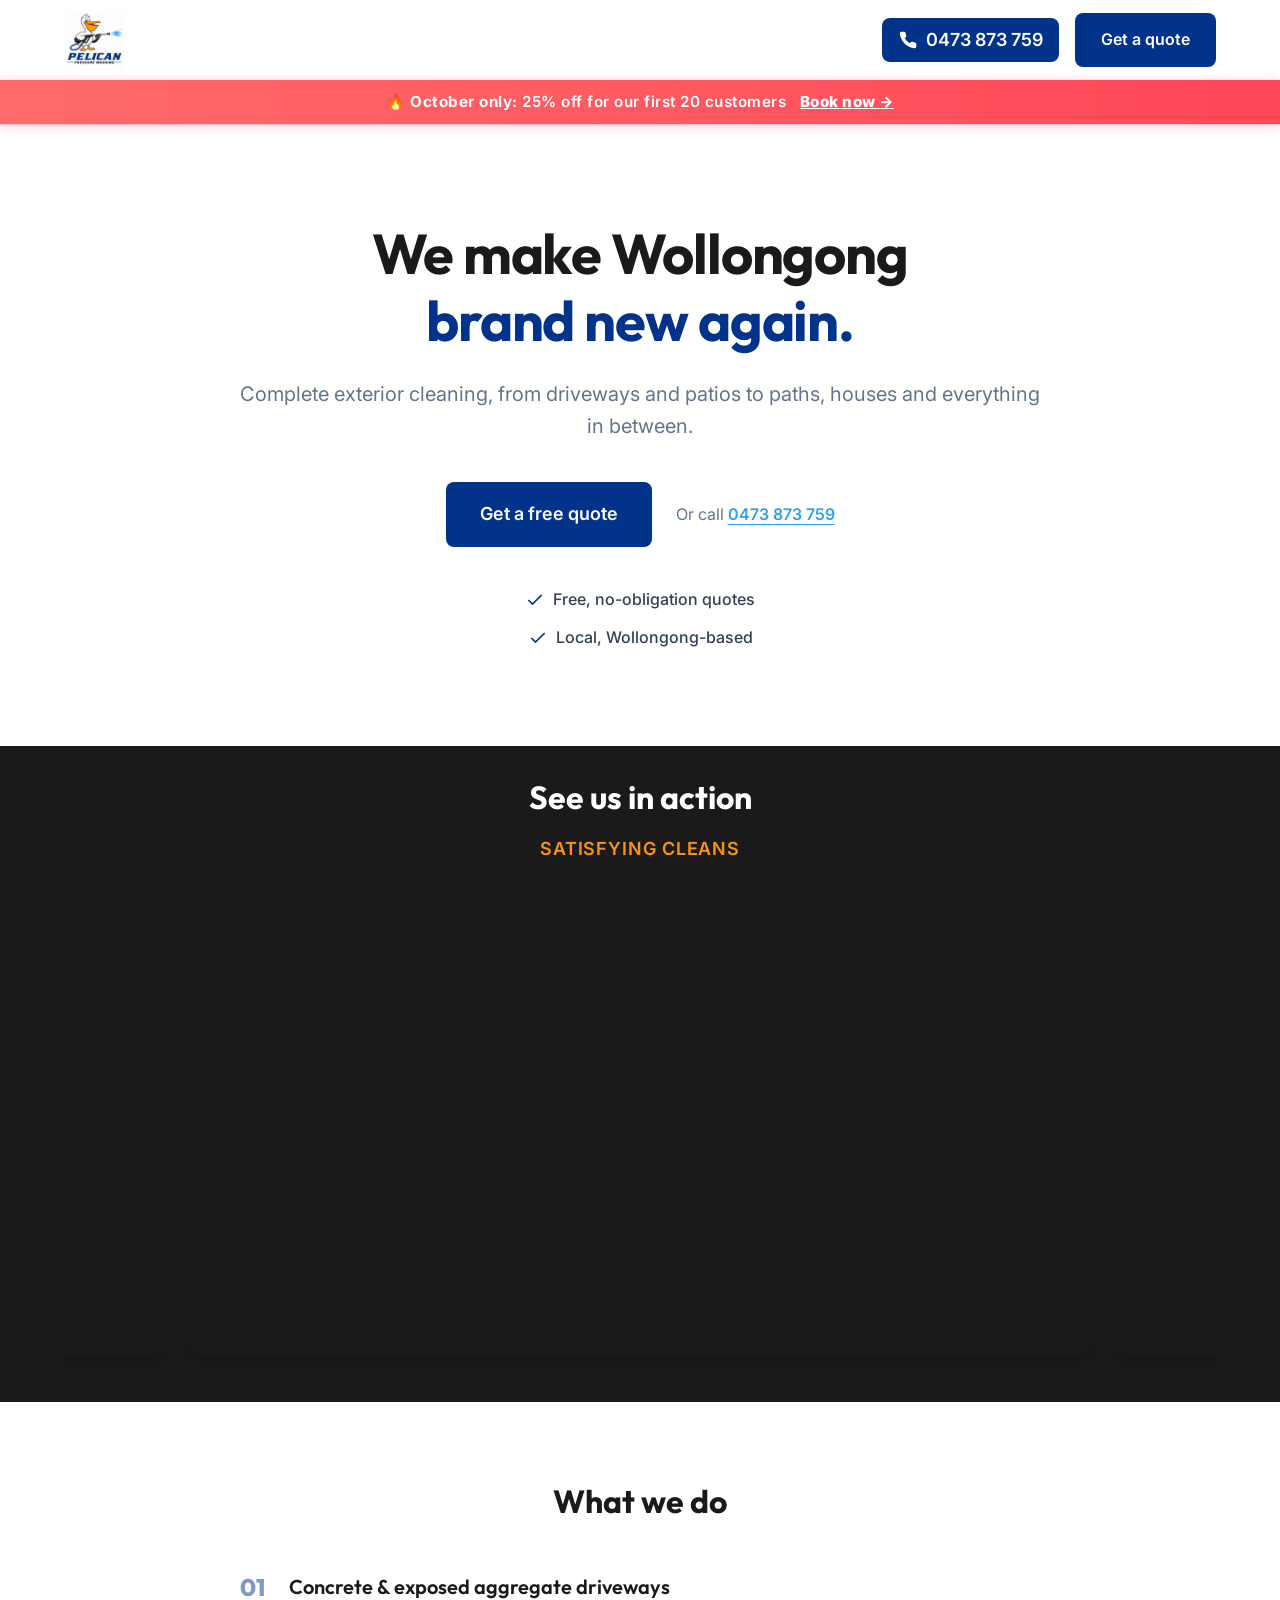
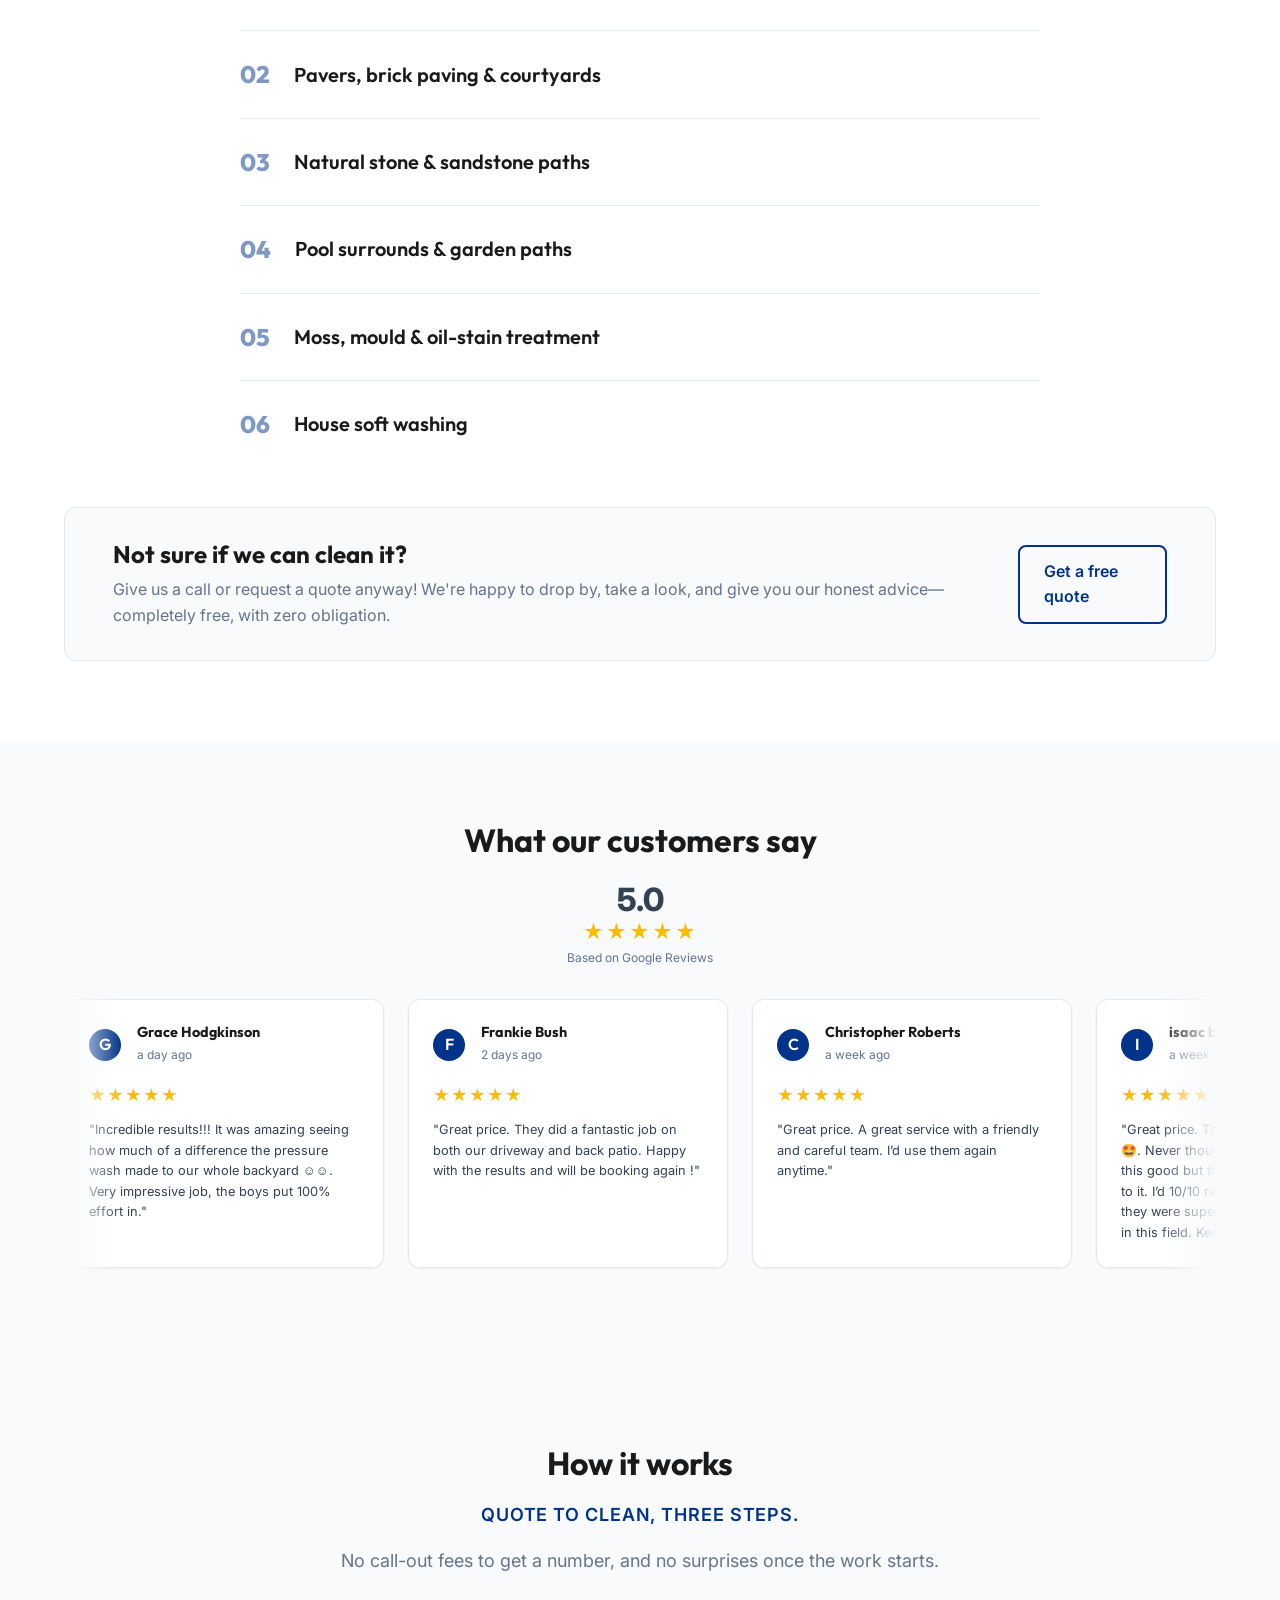
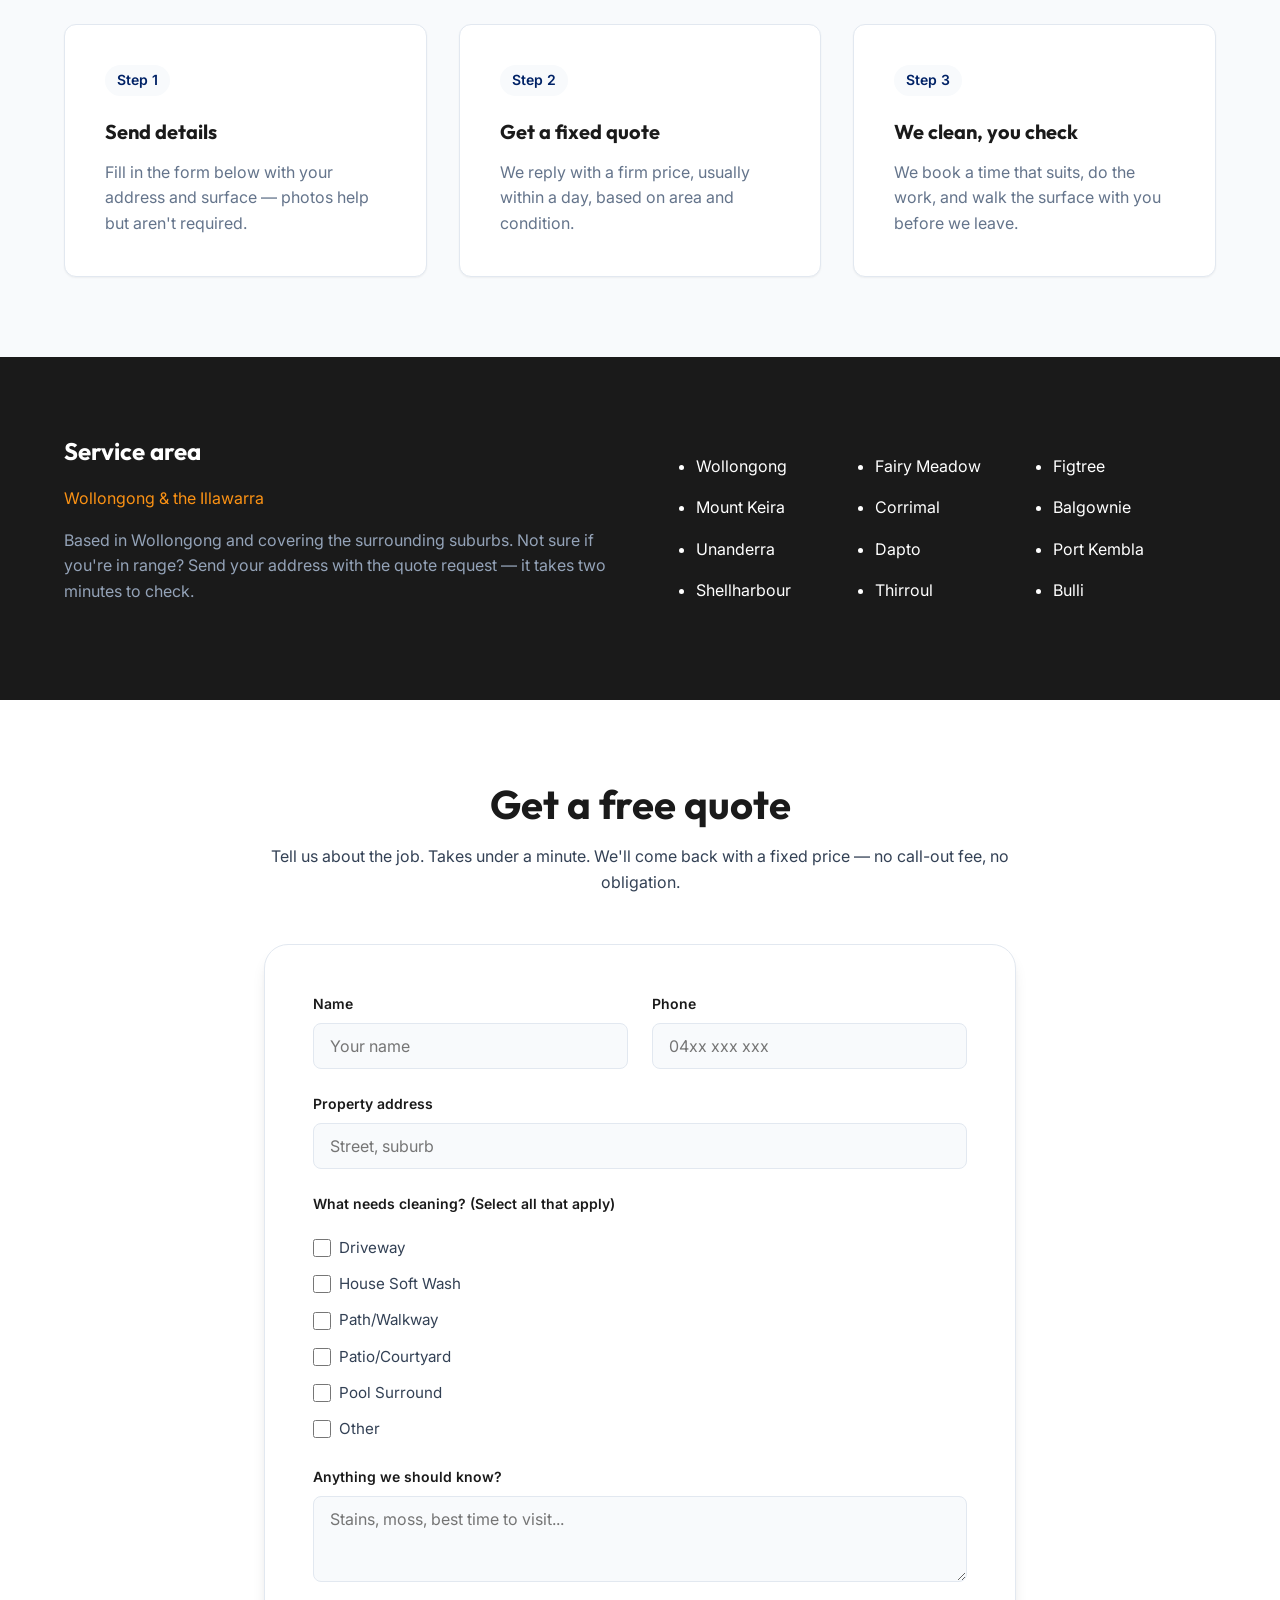
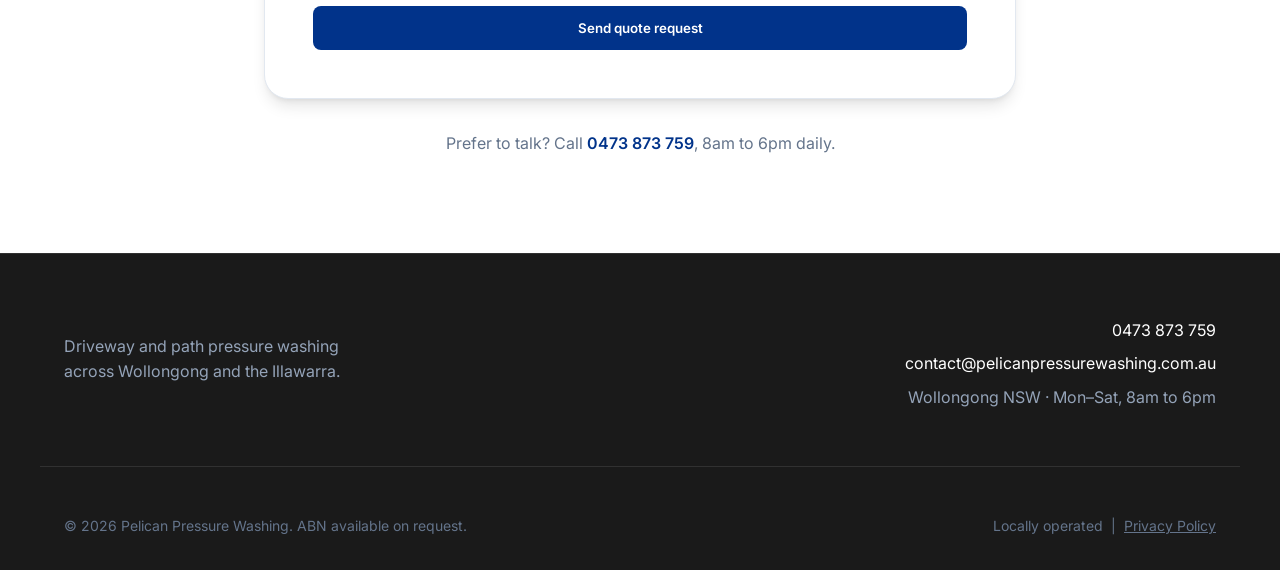
==== commit 4d00845c: "UI Updates, Video additions, and Form fixes" ====
--- a/index.html
+++ b/index.html
@@ -5,7 +5,6 @@
     <meta name="viewport" content="width=device-width, initial-scale=1.0">
     <title>Pelican Pressure Washing | Wollongong & Illawarra</title>
     <meta name="description" content="Driveway and path pressure washing across Wollongong and the Illawarra. Hot and cold pressure washing for concrete, pavers, brick and natural stone.">
-    <link rel="icon" href="assets/logo.jpg" type="image/jpeg">
     <link rel="preconnect" href="https://fonts.googleapis.com">
     <link rel="preconnect" href="https://fonts.gstatic.com" crossorigin>
     <link href="https://fonts.googleapis.com/css2?family=Outfit:wght@300;400;600;800&family=Inter:wght@400;500;600&display=swap" rel="stylesheet">
@@ -25,6 +24,10 @@
                 <a href="#quote" class="btn btn-primary desktop-only">Get a quote</a>
             </div>
         </div>
+        <div class="promo-banner">
+            🔥 <strong>October only:</strong> 25% off for our first 20 customers
+            &nbsp;&nbsp;<a href="#quote" style="color: white; text-decoration: underline; font-weight: 800;">Book now &rarr;</a>
+        </div>
     </header>
 
     <main>
@@ -32,9 +35,8 @@
         <section class="hero" id="home">
             <div class="container hero-content">
                 <div class="hero-text">
-                    <span class="badge">Wollongong & the Illawarra</span>
-                    <h1>Driveways & paths, <br><span class="highlight">like the day they were laid.</span></h1>
-                    <p class="lead">Pelican Pressure Washing lifts years of grime, moss and tyre marks off concrete, pavers and stone paths.</p>
+                    <h1>We make Wollongong <br><span class="highlight">brand new again.</span></h1>
+                    <p class="lead">Complete exterior cleaning, from driveways and patios to paths, houses and everything in between.</p>
                     <div class="hero-actions">
                         <a href="#quote" class="btn btn-primary btn-large">Get a free quote</a>
                         <span class="or-call">Or call <a href="tel:0473873759" class="phone-link">0473 873 759</a></span>
@@ -44,6 +46,23 @@
                         <li><svg width="20" height="20" viewBox="0 0 24 24" fill="none" stroke="currentColor" stroke-width="2"><polyline points="20 6 9 17 4 12"></polyline></svg> Free, no-obligation quotes</li>
                         <li><svg width="20" height="20" viewBox="0 0 24 24" fill="none" stroke="currentColor" stroke-width="2"><polyline points="20 6 9 17 4 12"></polyline></svg> Local, Wollongong-based</li>
                     </ul>
+                </div>
+            </div>
+        </section>
+
+        <!-- Videos Section -->
+        <section class="videos" id="videos">
+            <div class="container">
+                <div class="section-header center">
+                    <h2>See us in action</h2>
+                    <p class="subtitle">Satisfying Cleans</p>
+                </div>
+                <div class="videos-grid">
+                    <video class="raw-video" src="assets/videos/video1.mp4" autoplay loop muted="muted" playsinline="playsinline" webkit-playsinline></video>
+                    <video class="raw-video" src="assets/videos/video2.mp4" autoplay loop muted="muted" playsinline="playsinline" webkit-playsinline></video>
+                    <video class="raw-video" src="assets/videos/video3.mp4" autoplay loop muted="muted" playsinline="playsinline" webkit-playsinline></video>
+                    <video class="raw-video" src="assets/videos/video4.mp4" autoplay loop muted="muted" playsinline="playsinline" webkit-playsinline></video>
+                    <video class="raw-video" src="assets/videos/video5.mp4" autoplay loop muted="muted" playsinline="playsinline" webkit-playsinline></video>
                 </div>
             </div>
         </section>
@@ -77,15 +96,170 @@
                             <span class="num">05</span>
                             <h4>Moss, mould & oil-stain treatment</h4>
                         </li>
+                        <li>
+                            <span class="num">06</span>
+                            <h4>House soft washing</h4>
+                        </li>
                     </ul>
                 </div>
                 
                 <div class="pricing-banner">
                     <div class="banner-content">
-                        <h3>Typical driveway: <span class="highlight-text">45–90 min</span></h3>
-                        <p>Most single driveways are cleaned in under 90 minutes. Exact pricing depends on surface area, surface type and grime level — quoted upfront, in writing, before we start.</p>
-                    </div>
-                    <a href="#quote" class="btn btn-secondary">Request pricing</a>
+                        <h3>Not sure if we can clean it?</h3>
+                        <p>Give us a call or request a quote anyway! We're happy to drop by, take a look, and give you our honest advice—completely free, with zero obligation.</p>
+                    </div>
+                    <a href="#quote" class="btn btn-secondary">Get a free quote</a>
+                </div>
+            </div>
+        </section>
+
+        <!-- Reviews Section -->
+        <section class="reviews" id="reviews">
+            <div class="container">
+                <div class="section-header center">
+                    <h2>What our customers say</h2>
+                    <div class="google-rating">
+                        <span class="rating-number">5.0</span>
+                        <div class="rating-stars">★★★★★</div>
+                        <span class="rating-text">Based on Google Reviews</span>
+                    </div>
+                </div>
+                <div class="carousel-wrapper">
+                    <div class="reviews-carousel" id="reviewsCarousel">
+                        <div class="google-review-card">
+                            <div class="reviewer-info">
+                                <div class="reviewer-avatar">G</div>
+                                <div>
+                                    <h4>Grace Hodgkinson</h4>
+                                    <span class="review-date">a day ago</span>
+                                </div>
+                            </div>
+                            <div class="review-stars">★★★★★</div>
+                            <p class="review-text">"Incredible results!!! It was amazing seeing how much of a difference the pressure wash made to our whole backyard ☺️☺️. Very impressive job, the boys put 100% effort in."</p>
+                        </div>
+                        <div class="google-review-card">
+                            <div class="reviewer-info">
+                                <div class="reviewer-avatar">F</div>
+                                <div>
+                                    <h4>Frankie Bush</h4>
+                                    <span class="review-date">2 days ago</span>
+                                </div>
+                            </div>
+                            <div class="review-stars">★★★★★</div>
+                            <p class="review-text">"Great price. They did a fantastic job on both our driveway and back patio. Happy with the results and will be booking again !"</p>
+                        </div>
+                        <div class="google-review-card">
+                            <div class="reviewer-info">
+                                <div class="reviewer-avatar">C</div>
+                                <div>
+                                    <h4>Christopher Roberts</h4>
+                                    <span class="review-date">a week ago</span>
+                                </div>
+                            </div>
+                            <div class="review-stars">★★★★★</div>
+                            <p class="review-text">"Great price. A great service with a friendly and careful team. I’d use them again anytime."</p>
+                        </div>
+                        <div class="google-review-card">
+                            <div class="reviewer-info">
+                                <div class="reviewer-avatar">I</div>
+                                <div>
+                                    <h4>isaac buckman</h4>
+                                    <span class="review-date">a week ago</span>
+                                </div>
+                            </div>
+                            <div class="review-stars">★★★★★</div>
+                            <p class="review-text">"Great price. These guys were so awesome 🤩. Never thought my driveway could look this good but they did some serious magic to it. I’d 10/10 recommended these people, they were super friendly and knowledgeable in this field. Keep it up guys!😁🙌"</p>
+                        </div>
+                        <div class="google-review-card">
+                            <div class="reviewer-info">
+                                <div class="reviewer-avatar">D</div>
+                                <div>
+                                    <h4>Dan Knotek</h4>
+                                    <span class="review-date">a week ago</span>
+                                </div>
+                            </div>
+                            <div class="review-stars">★★★★★</div>
+                            <p class="review-text">"These guys have done an amazing job .. driveway & footpaths look brand new! 👌"</p>
+                        </div>
+                        <div class="google-review-card">
+                            <div class="reviewer-info">
+                                <div class="reviewer-avatar">J</div>
+                                <div>
+                                    <h4>Jett Fowley</h4>
+                                    <span class="review-date">a week ago</span>
+                                </div>
+                            </div>
+                            <div class="review-stars">★★★★★</div>
+                            <p class="review-text">"Seb did a fantastic job on my driveway, gave a reasonable quote and was open to negotiation. Arrived timely on the day and delivered a great service with no problems. Would highly recommend."</p>
+                        </div>
+                        <!-- Duplicated for Infinite Scroll -->
+                        <div class="google-review-card">
+                            <div class="reviewer-info">
+                                <div class="reviewer-avatar">G</div>
+                                <div>
+                                    <h4>Grace Hodgkinson</h4>
+                                    <span class="review-date">a day ago</span>
+                                </div>
+                            </div>
+                            <div class="review-stars">★★★★★</div>
+                            <p class="review-text">"Incredible results!!! It was amazing seeing how much of a difference the pressure wash made to our whole backyard ☺️☺️. Very impressive job, the boys put 100% effort in."</p>
+                        </div>
+                        <div class="google-review-card">
+                            <div class="reviewer-info">
+                                <div class="reviewer-avatar">F</div>
+                                <div>
+                                    <h4>Frankie Bush</h4>
+                                    <span class="review-date">2 days ago</span>
+                                </div>
+                            </div>
+                            <div class="review-stars">★★★★★</div>
+                            <p class="review-text">"Great price. They did a fantastic job on both our driveway and back patio. Happy with the results and will be booking again !"</p>
+                        </div>
+                        <div class="google-review-card">
+                            <div class="reviewer-info">
+                                <div class="reviewer-avatar">C</div>
+                                <div>
+                                    <h4>Christopher Roberts</h4>
+                                    <span class="review-date">a week ago</span>
+                                </div>
+                            </div>
+                            <div class="review-stars">★★★★★</div>
+                            <p class="review-text">"Great price. A great service with a friendly and careful team. I’d use them again anytime."</p>
+                        </div>
+                        <div class="google-review-card">
+                            <div class="reviewer-info">
+                                <div class="reviewer-avatar">I</div>
+                                <div>
+                                    <h4>isaac buckman</h4>
+                                    <span class="review-date">a week ago</span>
+                                </div>
+                            </div>
+                            <div class="review-stars">★★★★★</div>
+                            <p class="review-text">"Great price. These guys were so awesome 🤩. Never thought my driveway could look this good but they did some serious magic to it. I’d 10/10 recommended these people, they were super friendly and knowledgeable in this field. Keep it up guys!😁🙌"</p>
+                        </div>
+                        <div class="google-review-card">
+                            <div class="reviewer-info">
+                                <div class="reviewer-avatar">D</div>
+                                <div>
+                                    <h4>Dan Knotek</h4>
+                                    <span class="review-date">a week ago</span>
+                                </div>
+                            </div>
+                            <div class="review-stars">★★★★★</div>
+                            <p class="review-text">"These guys have done an amazing job .. driveway & footpaths look brand new! 👌"</p>
+                        </div>
+                        <div class="google-review-card">
+                            <div class="reviewer-info">
+                                <div class="reviewer-avatar">J</div>
+                                <div>
+                                    <h4>Jett Fowley</h4>
+                                    <span class="review-date">a week ago</span>
+                                </div>
+                            </div>
+                            <div class="review-stars">★★★★★</div>
+                            <p class="review-text">"Seb did a fantastic job on my driveway, gave a reasonable quote and was open to negotiation. Arrived timely on the day and delivered a great service with no problems. Would highly recommend."</p>
+                        </div>
+                    </div>
                 </div>
             </div>
         </section>
@@ -103,7 +277,7 @@
                     <div class="step-card">
                         <div class="step-num">Step 1</div>
                         <h3>Send details</h3>
-                        <p>Fill in the form below with your address and surface.</p>
+                        <p>Fill in the form below with your address and surface — photos help but aren't required.</p>
                     </div>
                     <div class="step-card">
                         <div class="step-num">Step 2</div>
@@ -152,7 +326,8 @@
                     <p class="desc">Tell us about the job. Takes under a minute. We'll come back with a fixed price — no call-out fee, no obligation.</p>
                 </div>
                 
-                <form class="quote-form" id="contactForm">
+                <form class="quote-form" id="contactForm" action="https://formsubmit.co/contact@pelicanpressurewashing.com.au" method="POST">
+                    <input type="hidden" name="_captcha" value="false">
                     <div class="form-group">
                         <label for="name">Name</label>
                         <input type="text" id="name" name="name" placeholder="Your name" required>
@@ -165,25 +340,15 @@
                         <label for="address">Property address</label>
                         <input type="text" id="address" name="address" placeholder="Street, suburb" required>
                     </div>
-                    <div class="form-row full-width">
-                        <div class="form-group half">
-                            <label for="surface">Surface type</label>
-                            <select id="surface" name="surface">
-                                <option value="concrete">Concrete driveway</option>
-                                <option value="pavers">Pavers / Brick</option>
-                                <option value="stone">Natural Stone</option>
-                                <option value="exposed">Exposed Aggregate</option>
-                                <option value="other">Other / Not sure</option>
-                            </select>
-                        </div>
-                        <div class="form-group half">
-                            <label for="size">Approx. size</label>
-                            <select id="size" name="size">
-                                <option value="single">Single driveway</option>
-                                <option value="double">Double driveway</option>
-                                <option value="path">Path/Walkway</option>
-                                <option value="large">Large area (Courtyard/Pool)</option>
-                            </select>
+                    <div class="form-group full-width">
+                        <label>What needs cleaning? (Select all that apply)</label>
+                        <div class="checkbox-group">
+                            <label class="checkbox-label"><input type="checkbox" name="services" value="Driveway"> Driveway</label>
+                            <label class="checkbox-label"><input type="checkbox" name="services" value="House Soft Wash"> House Soft Wash</label>
+                            <label class="checkbox-label"><input type="checkbox" name="services" value="Path/Walkway"> Path/Walkway</label>
+                            <label class="checkbox-label"><input type="checkbox" name="services" value="Patio/Courtyard"> Patio/Courtyard</label>
+                            <label class="checkbox-label"><input type="checkbox" name="services" value="Pool Surround"> Pool Surround</label>
+                            <label class="checkbox-label"><input type="checkbox" name="services" value="Other"> Other</label>
                         </div>
                     </div>
                     <div class="form-group full-width">
@@ -216,10 +381,10 @@
         </div>
         <div class="container footer-bottom">
             <p>&copy; 2026 Pelican Pressure Washing. ABN available on request.</p>
-            <p>Locally operated</p>
+            <p>Locally operated &nbsp;|&nbsp; <a href="privacy.html" style="color: inherit; text-decoration: underline;">Privacy Policy</a></p>
         </div>
     </footer>
 
-    <script src="main.js"></script>
+    <script src="main.js?v=2"></script>
 </body>
 </html>
--- a/style.css
+++ b/style.css
@@ -144,6 +144,18 @@
     transition: all 0.3s ease;
 }
 
+.promo-banner {
+    background-color: #ff4757; /* Eye-catching promo red/orange */
+    background: linear-gradient(90deg, #ff6b6b, #ff4757);
+    color: white;
+    text-align: center;
+    padding: 10px 20px;
+    font-size: 0.95rem;
+    font-weight: 600;
+    letter-spacing: 0.5px;
+    box-shadow: 0 2px 10px rgba(255, 71, 87, 0.3);
+}
+
 .header-inner {
     display: flex;
     justify-content: space-between;
@@ -192,7 +204,7 @@
 
 /* Hero Section */
 .hero {
-    padding-top: 140px;
+    padding-top: 220px; /* Increased to add more space between banner and text */
     padding-bottom: 6rem;
     background-color: var(--clr-bg-alt); /* Solid white background */
     position: relative;
@@ -382,7 +394,7 @@
 }
 
 .section-header h2 {
-    font-size: 2.5rem;
+    font-size: 2rem;
     margin-bottom: 0.5rem;
 }
 
@@ -491,6 +503,193 @@
     margin: 0;
     color: var(--clr-text-light);
 }
+
+/* Reviews */
+.reviews {
+    padding: var(--section-padding);
+    background-color: var(--clr-bg);
+}
+
+.reviews .section-header {
+    margin-bottom: 1rem;
+}
+
+.carousel-wrapper {
+    overflow: hidden;
+    max-width: 1200px;
+    margin: 0 auto;
+    padding: 1rem 0;
+    /* Optional: add fade edges */
+    mask-image: linear-gradient(to right, transparent, black 5%, black 95%, transparent);
+    -webkit-mask-image: linear-gradient(to right, transparent, black 5%, black 95%, transparent);
+}
+
+.reviews-carousel {
+    display: flex;
+    width: max-content;
+    gap: 1.5rem;
+    animation: scroll-reviews 50s linear infinite;
+}
+
+.reviews-carousel:hover {
+    animation-play-state: paused;
+}
+
+.google-review-card {
+    flex: 0 0 320px; /* Fixed width for marquee cards */
+    background: var(--clr-white);
+    padding: 1.5rem;
+    border-radius: var(--radius-lg);
+    box-shadow: var(--shadow-sm);
+    border: 1px solid var(--clr-border);
+}
+
+@keyframes scroll-reviews {
+    0% {
+        transform: translateX(0);
+    }
+    100% {
+        /* Translates exactly half the width since we duplicate the items */
+        transform: translateX(calc(-50% - 0.75rem)); 
+    }
+}
+
+/* Review Content Styles */
+.google-rating {
+    display: flex;
+    flex-direction: column;
+    align-items: center;
+    margin-bottom: 1rem;
+    margin-top: 1.5rem; /* Increased spacing from heading */
+}
+.rating-number {
+    font-size: 2rem; /* Reduced from 2.5rem */
+    font-weight: 800;
+    line-height: 1;
+}
+.rating-stars {
+    color: #fbbc04;
+    font-size: 1.25rem; /* Reduced from 1.5rem */
+    letter-spacing: 2px;
+}
+.rating-text {
+    font-size: 0.75rem; /* Reduced from 0.875rem */
+    color: var(--clr-text-light);
+}
+
+.reviewer-info {
+    display: flex;
+    align-items: center;
+    gap: 1rem;
+    margin-bottom: 1rem;
+}
+.reviewer-avatar {
+    width: 32px;
+    height: 32px;
+    background-color: var(--clr-primary);
+    color: var(--clr-white);
+    border-radius: 50%;
+    display: flex;
+    align-items: center;
+    justify-content: center;
+    font-weight: 600;
+    font-family: var(--font-heading);
+}
+.google-icon {
+    margin-left: auto;
+    width: 24px;
+    height: 24px;
+    background-color: #4285F4;
+    color: white;
+    border-radius: 50%;
+    display: flex;
+    align-items: center;
+    justify-content: center;
+    font-weight: bold;
+    font-size: 14px;
+}
+.reviewer-info h4 {
+    margin: 0;
+    font-size: 0.9rem;
+}
+.review-date {
+    font-size: 0.75rem;
+    color: var(--clr-text-light);
+}
+.google-review-card .review-stars {
+    color: #fbbc04;
+    font-size: 1rem;
+    margin-bottom: 0.75rem;
+    letter-spacing: 1px;
+}
+.google-review-card .review-text {
+    color: var(--clr-text);
+    margin: 0;
+    font-size: 0.8rem;
+}
+
+/* Videos */
+.videos {
+    padding: 2rem 1.5rem 1rem 1.5rem; /* Drastically reduced from 5rem */
+    background-color: var(--clr-secondary);
+    color: var(--clr-white);
+}
+
+.videos .section-header.center {
+    margin-bottom: 1.5rem; /* Tighter gap between text and videos */
+}
+
+.videos .section-header h2,
+.videos .section-header .desc {
+    color: var(--clr-white);
+}
+
+.videos .section-header .subtitle {
+    color: var(--clr-accent);
+}
+
+.videos-grid {
+    display: flex;
+    justify-content: flex-start;
+    gap: 1.5rem;
+    max-width: 1200px; /* Big enough to show a few, but small enough to keep it centered on large screens */
+    margin: 0 auto;
+    overflow-x: auto;
+    padding: 1rem 0.5rem 2rem 0.5rem;
+    scroll-snap-type: x mandatory;
+    scrollbar-width: thin;
+}
+
+.videos-grid::-webkit-scrollbar {
+    height: 8px;
+}
+
+.videos-grid::-webkit-scrollbar-track {
+    background: transparent;
+}
+
+.videos-grid::-webkit-scrollbar-thumb {
+    background: var(--clr-border);
+    border-radius: 4px;
+}
+
+.raw-video {
+    flex: 0 0 280px; 
+    height: 450px;
+    border-radius: var(--radius-lg);
+    box-shadow: var(--shadow-lg);
+    object-fit: cover; 
+    scroll-snap-align: center;
+    background: transparent; /* Remove black border if aspect ratio shifts */
+}
+
+@media (max-width: 600px) {
+    .raw-video {
+        flex: 0 0 200px; /* Way smaller on phone */
+        height: 350px; 
+    }
+}
+
 
 /* Process */
 .process {
@@ -673,6 +872,31 @@
     box-shadow: 0 0 0 3px rgba(1, 51, 138, 0.1);
 }
 
+.checkbox-group {
+    display: flex;
+    flex-direction: column;
+    gap: 0.75rem;
+    margin-top: 0.75rem;
+}
+
+.checkbox-label {
+    display: flex;
+    align-items: center;
+    gap: 0.5rem;
+    font-weight: 400 !important;
+    font-size: 0.95rem !important;
+    color: var(--clr-text) !important;
+    cursor: pointer;
+}
+
+.checkbox-label input[type="checkbox"] {
+    width: 18px !important;
+    height: 18px !important;
+    padding: 0 !important;
+    margin: 0 !important;
+    accent-color: var(--clr-primary);
+}
+
 .contact-alternative {
     text-align: center;
     margin-top: 2rem;
@@ -794,7 +1018,7 @@
     }
     
     .hero {
-        padding-top: 100px;
+        padding-top: 180px; /* Increased to add more space between banner and text */
         padding-bottom: 3.5rem;
     }
     
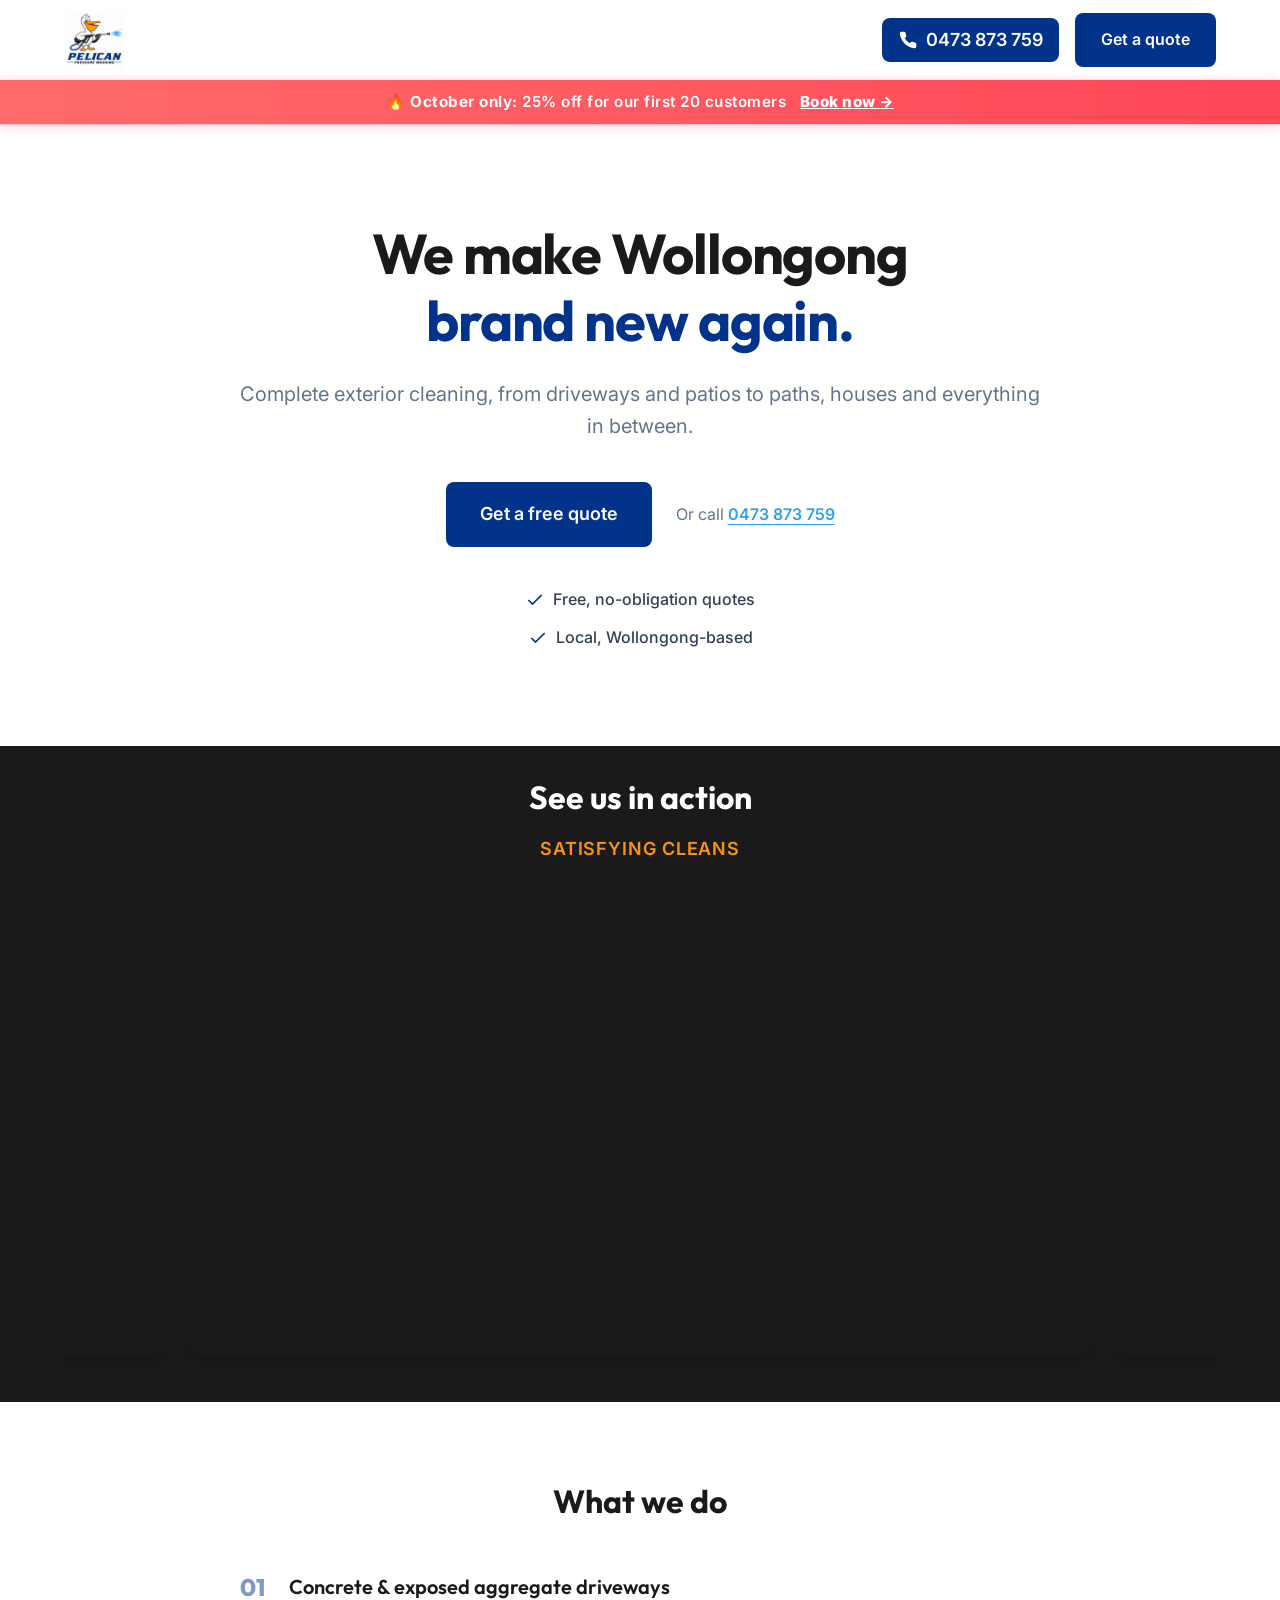
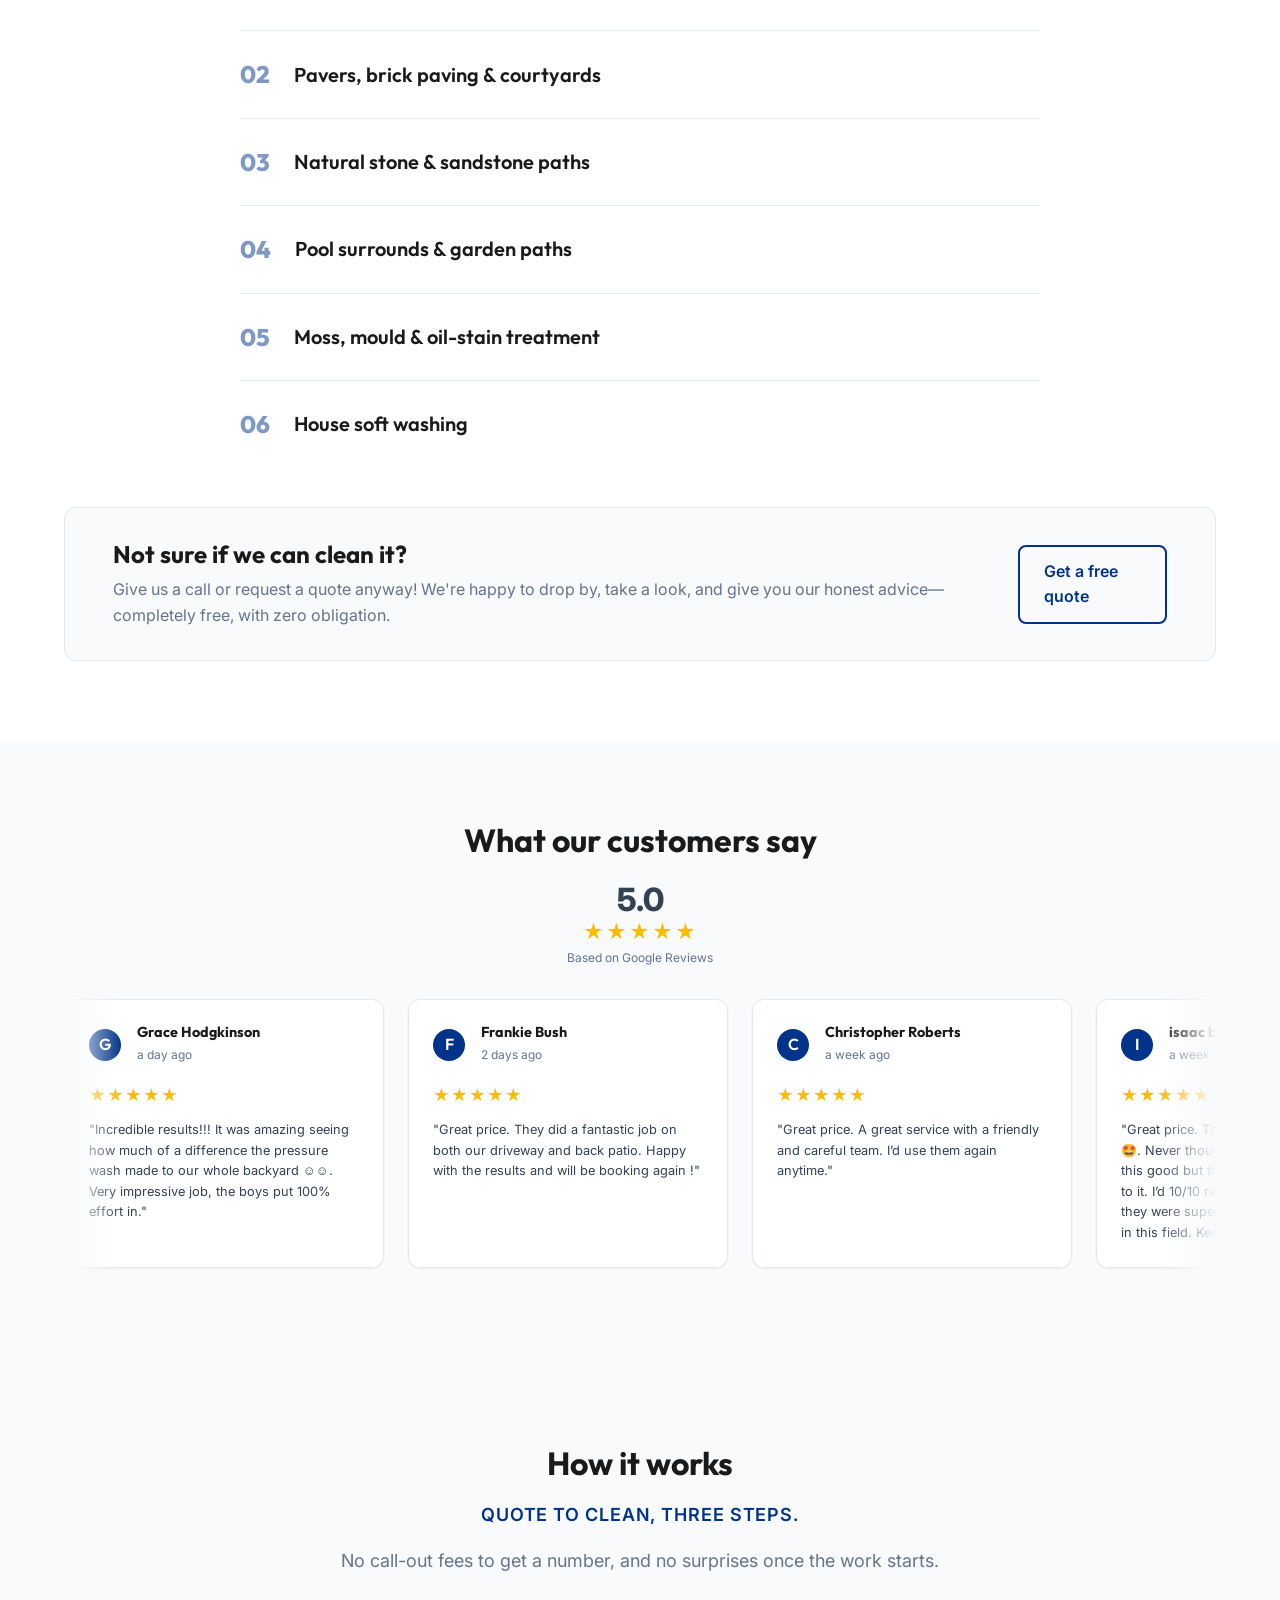
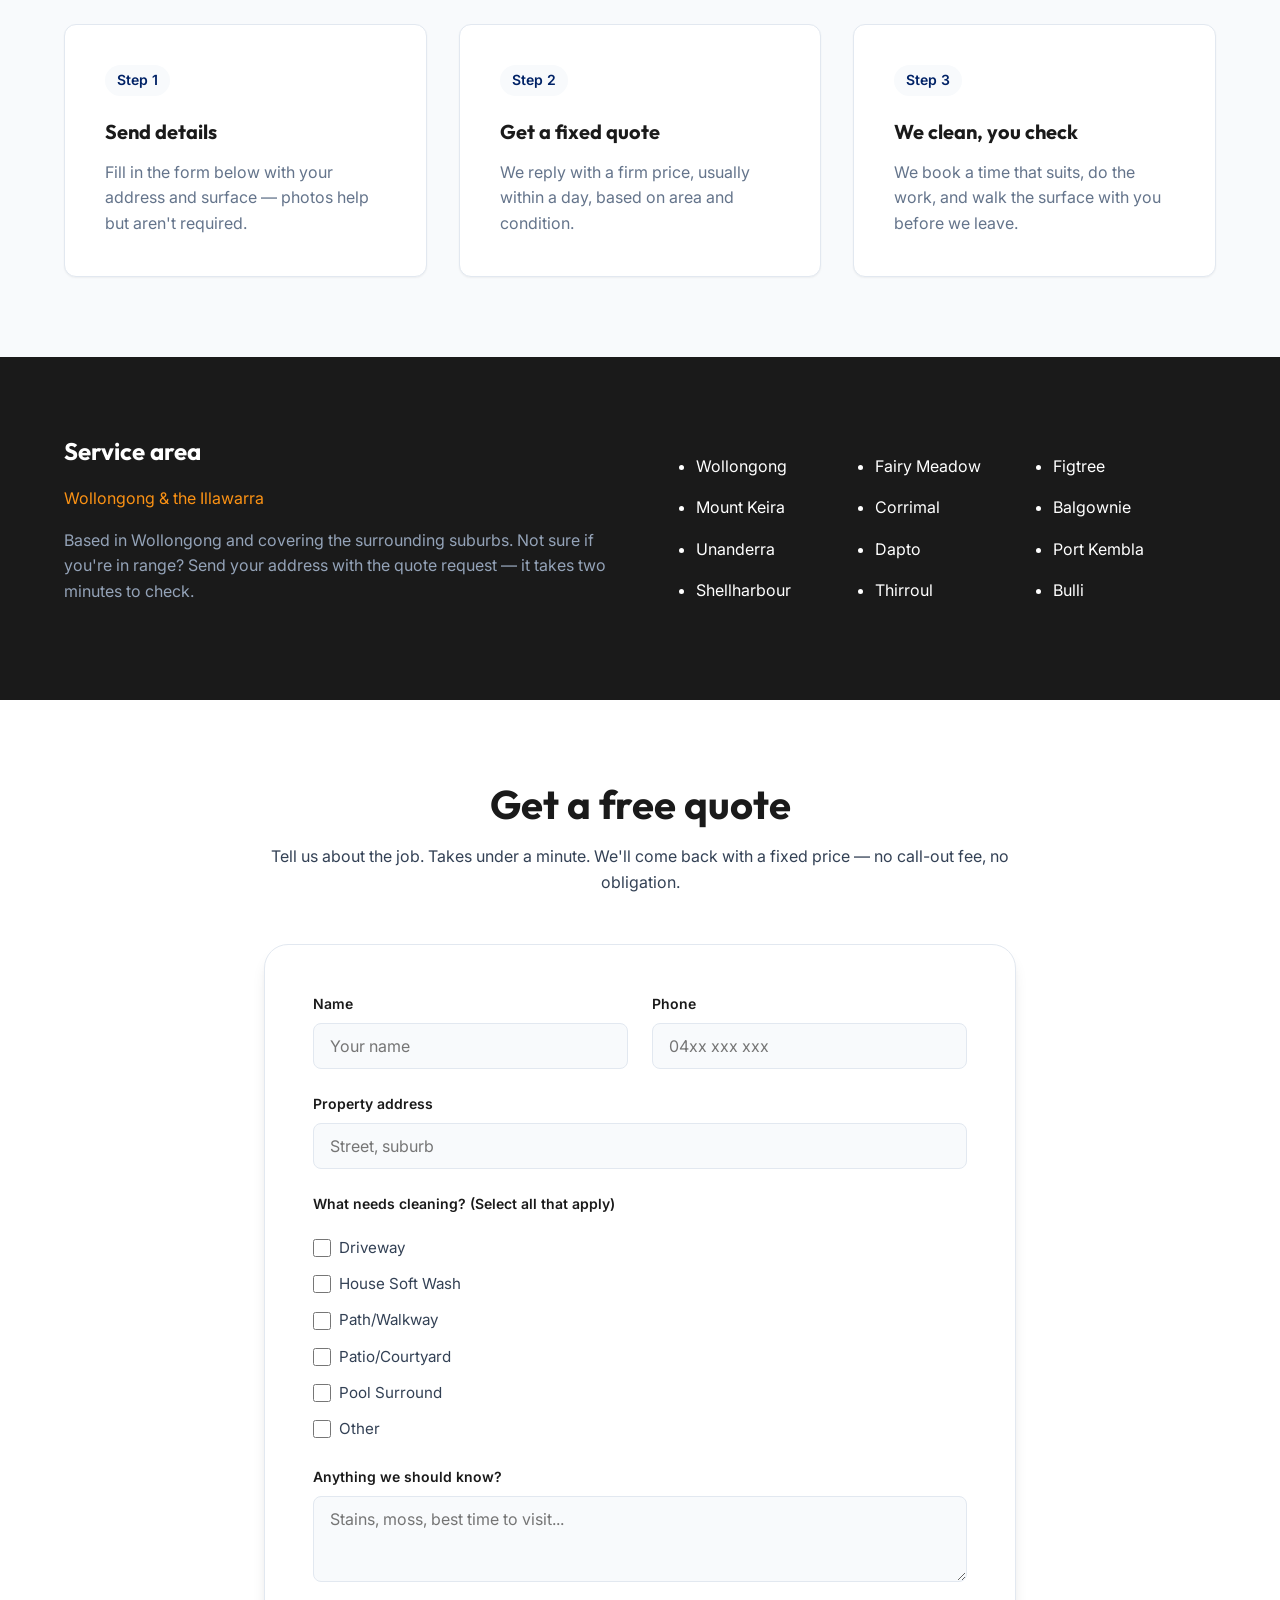
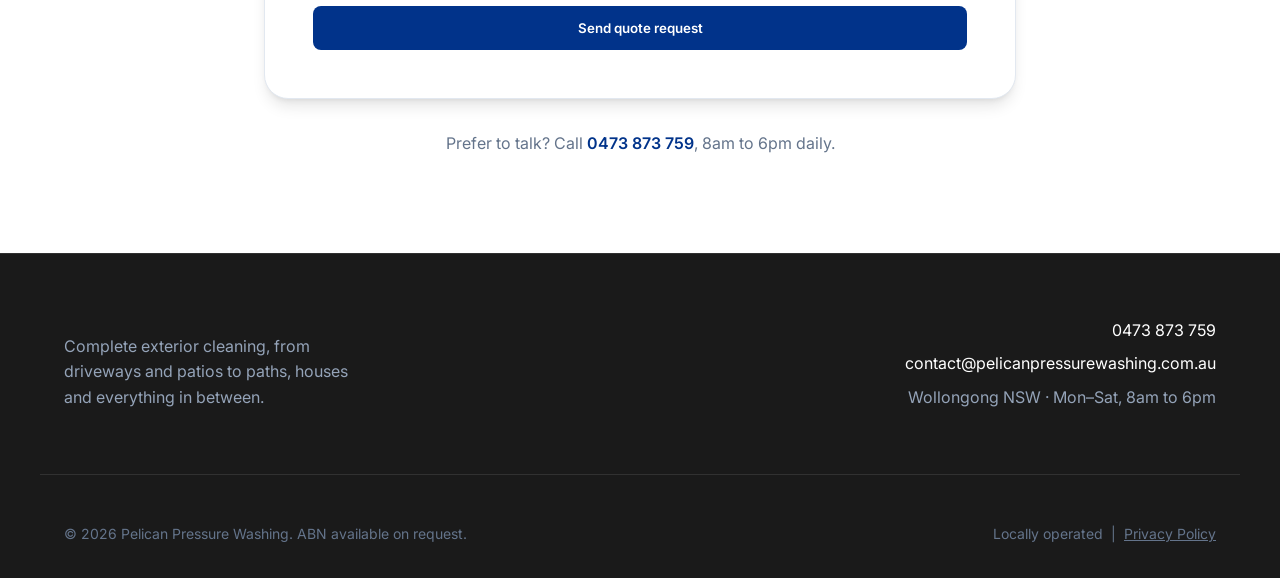
==== commit f8211a02: "Update footer text and add graceful JS form fallback" ====
--- a/index.html
+++ b/index.html
@@ -4,11 +4,12 @@
     <meta charset="UTF-8">
     <meta name="viewport" content="width=device-width, initial-scale=1.0">
     <title>Pelican Pressure Washing | Wollongong & Illawarra</title>
-    <meta name="description" content="Driveway and path pressure washing across Wollongong and the Illawarra. Hot and cold pressure washing for concrete, pavers, brick and natural stone.">
+    <meta name="description" content="Complete exterior cleaning, from driveways and patios to paths, houses and everything in between. Hot and cold pressure washing for concrete, pavers, brick and natural stone.">
     <link rel="preconnect" href="https://fonts.googleapis.com">
     <link rel="preconnect" href="https://fonts.gstatic.com" crossorigin>
     <link href="https://fonts.googleapis.com/css2?family=Outfit:wght@300;400;600;800&family=Inter:wght@400;500;600&display=swap" rel="stylesheet">
-    <link rel="stylesheet" href="style.css">
+    <link rel="stylesheet" href="style.css?v=2">
+    <link rel="icon" type="image/jpeg" href="assets/logo.jpg">
 </head>
 <body>
     <header class="site-header">
@@ -371,7 +372,7 @@
     <footer class="site-footer">
         <div class="container footer-inner">
             <div class="footer-brand">
-                <p>Driveway and path pressure washing across Wollongong and the Illawarra.</p>
+                <p>Complete exterior cleaning, from driveways and patios to paths, houses and everything in between.</p>
             </div>
             <div class="footer-contact">
                 <p><a href="tel:0473873759">0473 873 759</a></p>
@@ -385,6 +386,6 @@
         </div>
     </footer>
 
-    <script src="main.js?v=2"></script>
+    <script src="main.js?v=4"></script>
 </body>
 </html>
